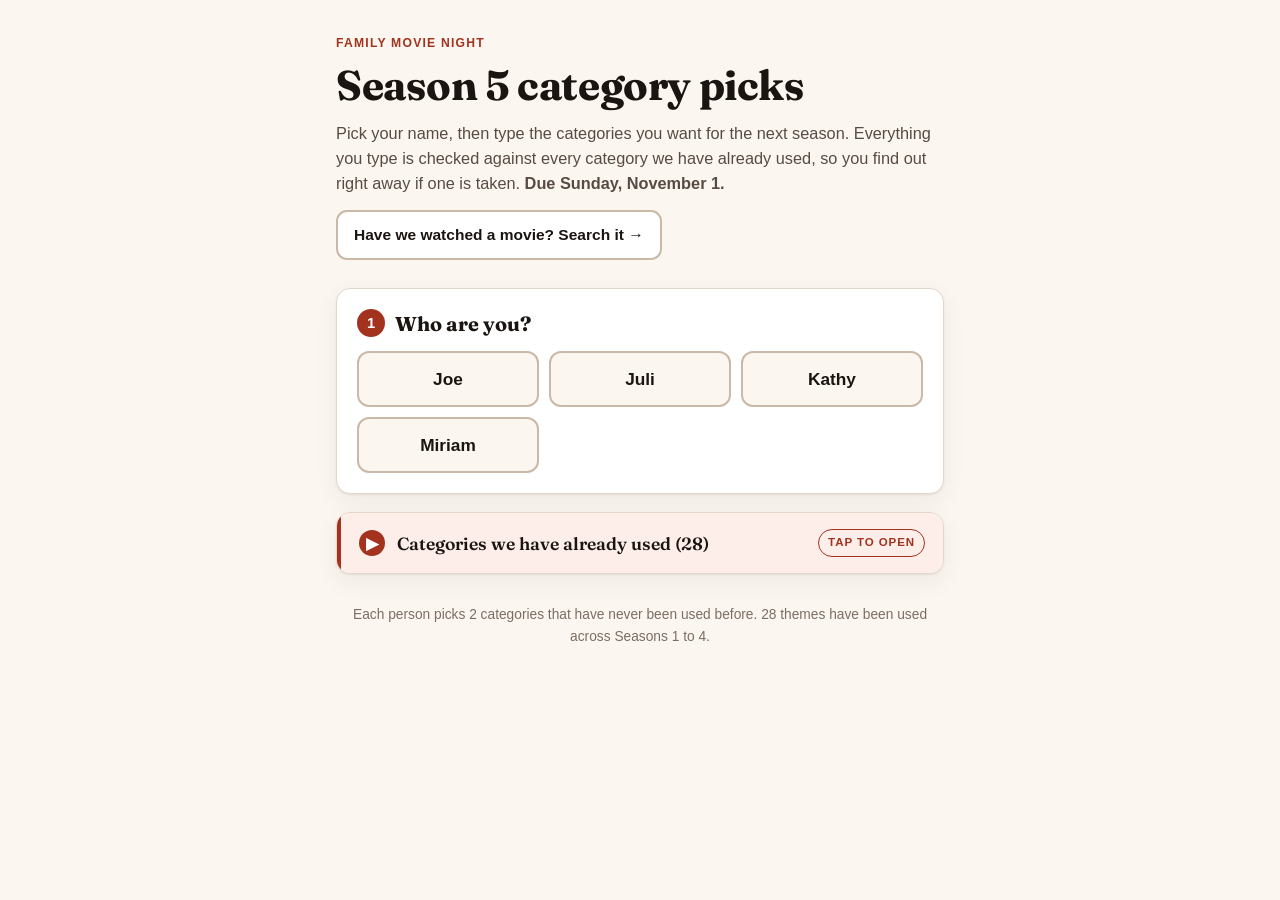
==== index.html @ 40eac0e8 "Birthday dates on the picks page, and refuse to answer when the film list is missing Birthday films " ====
<!doctype html>
<html lang="en">
<head>
<meta charset="utf-8">
<meta name="viewport" content="width=device-width,initial-scale=1,viewport-fit=cover">
<title>Family Movie Night</title>
<meta name="description" content="Submit your category picks for the next season of family movie night.">
<link rel="preconnect" href="https://fonts.googleapis.com">
<link rel="preconnect" href="https://fonts.gstatic.com" crossorigin>
<link rel="stylesheet" href="https://fonts.googleapis.com/css2?family=Fraunces:opsz,wght@9..144,600;9..144,700&display=swap">
<style>
/* ---- Palette. Every token gets its light value here first, then dark redefines it below, so no
   colour is ever defined in only one theme. ---- */
:root{
  color-scheme: light;
  --bg:#fbf7f0; --card:#ffffff; --ink:#1b1512; --ink-soft:#574b43; --ink-faint:#7b6d63;
  --line:#e2d7c9; --line-strong:#c9b9a6;
  --accent:#a3321e; --accent-ink:#ffffff; --accent-soft:#fdeee9;
  --ok:#1d6b45; --ok-soft:#e6f4ec;
  --warn:#8a5200; --warn-soft:#fdf1dc;
  --stop:#9d1c1c; --stop-soft:#fdeaea;
  --shadow:0 1px 2px rgba(27,21,18,.07), 0 8px 24px rgba(27,21,18,.06);
  --radius:14px;
}
@media (prefers-color-scheme: dark){
  :root:not([data-theme="light"]){
    color-scheme: dark;
    --bg:#15120f; --card:#211c18; --ink:#f7f1e8; --ink-soft:#ccbfb2; --ink-faint:#a2958a;
    --line:#352c25; --line-strong:#4d4036;
    --accent:#ff8f6b; --accent-ink:#2a0f06; --accent-soft:#38201a;
    --ok:#6ddc9f; --ok-soft:#14301f;
    --warn:#ffc266; --warn-soft:#33250c;
    --stop:#ff8f8f; --stop-soft:#3a1616;
    --shadow:0 1px 2px rgba(0,0,0,.5), 0 8px 24px rgba(0,0,0,.4);
  }
}
:root[data-theme="dark"]{
  color-scheme: dark;
  --bg:#15120f; --card:#211c18; --ink:#f7f1e8; --ink-soft:#ccbfb2; --ink-faint:#a2958a;
  --line:#352c25; --line-strong:#4d4036;
  --accent:#ff8f6b; --accent-ink:#2a0f06; --accent-soft:#38201a;
  --ok:#6ddc9f; --ok-soft:#14301f;
  --warn:#ffc266; --warn-soft:#33250c;
  --stop:#ff8f8f; --stop-soft:#3a1616;
  --shadow:0 1px 2px rgba(0,0,0,.5), 0 8px 24px rgba(0,0,0,.4);
}

*{box-sizing:border-box}
html{-webkit-text-size-adjust:100%}
body{
  margin:0; background:var(--bg); color:var(--ink);
  font:17px/1.55 -apple-system,BlinkMacSystemFont,"Segoe UI",Roboto,Helvetica,Arial,sans-serif;
  padding-block: 0 56px;
  padding-left:max(18px,env(safe-area-inset-left,0px));
  padding-right:max(18px,env(safe-area-inset-right,0px));
}
.wrap{max-width:38rem; margin:0 auto}

h1,h2,h3{font-family:Fraunces,Georgia,"Times New Roman",serif; font-weight:700; text-wrap:balance; margin:0}
h1{font-size:clamp(1.9rem,7vw,2.6rem); line-height:1.1; letter-spacing:-.01em}
h2{font-size:1.25rem; line-height:1.25}

header{padding-block:34px 10px}
.kicker{font-size:.76rem; font-weight:700; letter-spacing:.1em; text-transform:uppercase;
  color:var(--accent); margin-bottom:10px}
.lede{color:var(--ink-soft); margin:12px 0 0; font-size:1.02rem}

.card{background:var(--card); border:1px solid var(--line); border-radius:var(--radius);
  box-shadow:var(--shadow); padding:20px; margin-top:18px}
.card > h2{margin-bottom:4px}
.hint{color:var(--ink-faint); font-size:.9rem; margin:4px 0 0}

/* ---- step numbers ---- */
.step{display:flex; align-items:center; gap:10px; margin-bottom:14px}
.num{flex:none; width:28px; height:28px; border-radius:50%; background:var(--accent);
  color:var(--accent-ink); font-size:.92rem; font-weight:700;
  display:grid; place-items:center; font-variant-numeric:tabular-nums}

/* ---- who are you ---- */
.people{display:grid; grid-template-columns:repeat(auto-fit,minmax(8.5rem,1fr)); gap:10px}
.person{
  min-height:56px; padding:14px 12px; font-size:1.08rem; font-weight:600; font-family:inherit;
  background:var(--bg); color:var(--ink); border:2px solid var(--line-strong);
  border-radius:12px; cursor:pointer; transition:transform .08s ease;
}
.person:hover{border-color:var(--accent)}
.person:active{transform:scale(.98)}
.person[aria-pressed="true"]{background:var(--accent); color:var(--accent-ink);
  border-color:var(--accent)}

/* ---- inputs ---- */
label.fld{display:block; margin-top:16px}
label.fld > span{display:block; font-weight:600; font-size:.95rem; margin-bottom:6px}
label.fld > span .opt{font-weight:400; color:var(--ink-faint)}
input[type=text],textarea{
  width:100%; font:inherit; font-size:17px; /* 17px keeps iOS from zooming on focus */
  color:var(--ink); background:var(--bg);
  border:2px solid var(--line-strong); border-radius:11px; padding:13px 14px;
}
input[type=text]:focus,textarea:focus{outline:3px solid var(--accent-soft);
  outline-offset:1px; border-color:var(--accent)}
textarea{min-height:76px; resize:vertical}

/* ---- live feedback on a theme box ---- */
.flag{margin-top:8px; padding:11px 13px; border-radius:10px; font-size:.93rem; line-height:1.45;
  border:1px solid transparent}
.flag b{font-weight:700}
.flag.stop{background:var(--stop-soft); color:var(--stop); border-color:currentColor}
.flag.warn{background:var(--warn-soft); color:var(--warn); border-color:currentColor}
.flag.ok{background:var(--ok-soft); color:var(--ok); border-color:currentColor}

/* ---- submit ---- */
.actions{margin-top:22px; display:flex; flex-wrap:wrap; gap:12px; align-items:center}
button.go{
  flex:1 1 12rem; min-height:56px; padding:15px 22px;
  font:inherit; font-size:1.1rem; font-weight:700; font-family:Fraunces,Georgia,serif;
  background:var(--accent); color:var(--accent-ink); border:2px solid var(--accent);
  border-radius:12px; cursor:pointer;
}
button.go:disabled{opacity:.45; cursor:not-allowed}
button.go:active:not(:disabled){transform:scale(.99)}
button.ghost{background:transparent; color:var(--ink); border-color:var(--line-strong)}

.banner{padding:13px 15px; border-radius:11px; font-size:.95rem; margin-top:16px;
  border:1px solid currentColor}
.banner.stop{background:var(--stop-soft); color:var(--stop)}
.banner.ok{background:var(--ok-soft); color:var(--ok)}
.banner.warn{background:var(--warn-soft); color:var(--warn)}
.banner strong{font-weight:700}

/* ---- where everyone is up to ----
   Joe, 2026-10-22, on seeing "Joe: Test one, Test two, test three" run together on one line:
   "maybe have each one its own row there too? easier to read". So each category is its own row
   with its rank label beside it, never a comma-joined list. */
.who + .who{margin-top:14px; padding-top:14px; border-top:1px solid var(--line)}
.who-name{margin:0 0 6px; font-weight:700; font-family:Fraunces,Georgia,serif; font-size:1.05rem}
.who-none,.who-count{margin:0; color:var(--ink-faint); font-size:.92rem; font-style:italic}
.who-list{list-style:none; margin:0; padding:0; display:grid; gap:7px}
.who-list li{display:flex; align-items:baseline; gap:10px; flex-wrap:wrap}
.who-rank{
  flex:none; font-size:.68rem; font-weight:700; letter-spacing:.07em; text-transform:uppercase;
  color:var(--accent); background:var(--accent-soft); border:1px solid var(--accent);
  border-radius:999px; padding:3px 8px; white-space:nowrap;
}
.who-theme{flex:1 1 10rem; min-width:0; font-weight:600}

/* ---- used-categories reference ---- */
/* The reference list is a disclosure. Joe's note, 2026-10-22: at a glance nobody realised it
   opened. So it gets an accent band, a rotating chevron and a literal "Tap to open" cue, and the
   default browser marker is removed so the custom one is the only one. */
details{margin-top:18px; border:1px solid var(--line); border-radius:var(--radius);
  background:var(--card); box-shadow:var(--shadow); overflow:hidden}
summary{
  padding:16px 18px; cursor:pointer; font-weight:600; font-family:Fraunces,Georgia,serif;
  font-size:1.1rem; display:flex; align-items:center; gap:12px;
  background:var(--accent-soft); color:var(--ink);
  border-left:4px solid var(--accent);
  list-style:none; /* Firefox */
}
summary::-webkit-details-marker{display:none} /* Safari and old Chrome */
summary:hover{filter:brightness(.97)}
summary:focus-visible{outline:3px solid var(--accent); outline-offset:-3px}
.chev{
  flex:none; width:26px; height:26px; border-radius:50%;
  background:var(--accent); color:var(--accent-ink);
  display:grid; place-items:center; font-family:inherit; font-size:1rem; line-height:1;
  transition:transform .18s ease;
}
details[open] .chev{transform:rotate(90deg)}
.sum-text{flex:1 1 auto; min-width:0}
.sum-cue{
  flex:none; font-family:-apple-system,BlinkMacSystemFont,"Segoe UI",Roboto,sans-serif;
  font-size:.72rem; font-weight:700; letter-spacing:.08em; text-transform:uppercase;
  color:var(--accent); border:1px solid currentColor; border-radius:999px; padding:4px 9px;
}
@media (max-width:420px){ .sum-cue{display:none} } /* the chevron carries it on a small screen */
.used{padding:0 20px 18px}
/* A season with no categories at all still gets a line, so the list never looks like it is
   missing a season. Season 1 is the real case: it had none. */
.none{margin:0; padding:10px 0 2px; border-top:1px solid var(--line);
  color:var(--ink-soft); font-size:.93rem; font-style:italic}
.used h3{font-size:.78rem; letter-spacing:.09em; text-transform:uppercase; color:var(--accent);
  margin:16px 0 8px; font-family:inherit; font-weight:700}
.used ul{list-style:none; margin:0; padding:0}
.used li{display:flex; justify-content:space-between; gap:12px; padding:8px 0;
  border-top:1px solid var(--line); font-size:.95rem}
.used li span:last-child{color:var(--ink-faint); flex:none; font-size:.88rem}

a.other{
  display:inline-block; margin-top:14px; padding:11px 16px; min-height:44px;
  font-size:.97rem; font-weight:600; text-decoration:none;
  color:var(--ink); background:var(--card); border:2px solid var(--line-strong);
  border-radius:11px;
}
a.other:hover{border-color:var(--accent)}
footer{margin-top:30px; color:var(--ink-faint); font-size:.86rem; text-align:center}
.sr{position:absolute; width:1px; height:1px; overflow:hidden; clip:rect(0 0 0 0)}
@media (max-width:420px){ .card{padding:17px} }
</style>
</head>
<body>
<div class="wrap">

<header>
  <div class="kicker">Family Movie Night</div>
  <h1 id="h-title">Category picks</h1>
  <p class="lede" id="h-lede">
    Pick your name, then type the categories you want for the next season. Everything you type
    is checked against every category we have already used, so you find out right away if one
    is taken.
  </p>
  <a class="other" href="search.html">Have we watched a movie? Search it &#8594;</a>
</header>

<div id="datawarn" class="banner stop" hidden></div>
<div id="setup-note" class="banner warn" hidden></div>

<main>
  <section class="card">
    <div class="step"><div class="num">1</div><h2>Who are you?</h2></div>
    <div class="people" id="people" role="group" aria-label="Choose your name"></div>
  </section>

  <section class="card" id="form-card" hidden>
    <div class="step"><div class="num">2</div><h2 id="form-title">Your categories</h2></div>
    <p class="hint" id="form-hint"></p>
    <div id="fields"></div>

    <label class="fld">
      <span>Anything you want to add <span class="opt">(optional)</span></span>
      <textarea id="notes" maxlength="200" placeholder="A note for the rest of us about your picks"></textarea>
    </label>

    <div class="actions">
      <button class="go" id="submit" type="button">Submit my categories</button>
      <button class="go ghost" id="clear" type="button">Start over</button>
    </div>
    <div id="result" hidden></div>
  </section>

  <section class="card" id="already" hidden>
    <h2>Who has sent theirs in</h2>
    <div id="already-body"></div>
  </section>

  <details id="used-box">
    <summary>
      <span class="chev" aria-hidden="true">&#9654;</span>
      <span class="sum-text">Categories we have already used <span id="used-count"></span></span>
      <span class="sum-cue" id="sum-cue">Tap to open</span>
    </summary>
    <div class="used" id="used"></div>
  </details>
</main>

<footer>
  <p id="foot"></p>
</footer>
</div>

<script src="config.js"></script>
<script src="themes.js"></script>
<script>
(function(){
"use strict";

var CFG = window.FM_CONFIG || {};
var THEMES = window.FM_THEMES || [];
var PEOPLE = ["Joe","Juli","Kathy","Miriam"];
var SEASON = CFG.season || "Next season";
var NFIELDS = Math.max(1, CFG.themesPerPerson || 2);
var LS = "fm.themes.v1";

function $(id){ return document.getElementById(id); }
function el(tag, cls, text){
  var n = document.createElement(tag);
  if (cls) n.className = cls;
  if (text != null) n.textContent = text;
  return n;
}

/* ---------- matching ------------------------------------------------------------------
   Two levels, because "already used" has to be generous enough to catch a reworded repeat
   without being so loose it blocks a genuinely new idea.
     norm() folds accents, drops punctuation and collapses spaces. An exact norm match BLOCKS.
     bare() also drops the filler words that show up in half these titles ("films", "movie",
     "from", "my"), so "Movies With Tom Hanks" meets "Tom Hanks Movies". A bare match, or an
     edit distance of 1 or 2, WARNS but still lets it through, because only Joe can rule on it.
------------------------------------------------------------------------------------- */
var FILLER = /^(a|an|the|of|or|and|with|from|in|on|about|that|any|my|our|film|films|movie|movies|pick|picks|show|shows)$/;

function norm(s){
  return String(s || "")
    .normalize("NFD").replace(/[̀-ͯ]/g, "")
    .toLowerCase()
    .replace(/[^a-z0-9]+/g, " ")
    .trim();
}
function bare(s){
  return norm(s).split(" ").filter(function(w){ return w && !FILLER.test(w); }).sort().join(" ");
}
/* Numbers in a theme name are never typos for each other. "Movie from the 1960s" is one letter
   away from "Movie from the 1950s" but is a completely different theme, so the near-miss check
   below refuses to fire unless the digits match exactly. */
function digits(s){
  return (String(s).match(/[0-9]/g) || []).join("");
}
function dist(a, b){
  if (a === b) return 0;
  if (Math.abs(a.length - b.length) > 2) return 99;
  var prev = [], i, j;
  for (j = 0; j <= b.length; j++) prev[j] = j;
  for (i = 1; i <= a.length; i++){
    var cur = [i];
    for (j = 1; j <= b.length; j++){
      cur[j] = Math.min(prev[j] + 1, cur[j-1] + 1,
                        prev[j-1] + (a.charAt(i-1) === b.charAt(j-1) ? 0 : 1));
    }
    prev = cur;
  }
  return prev[b.length];
}

/* 🛑 "No repeat categories, ever" is enforced ONLY by this page checking the list in
   themes.js. The server checks the current season but knows nothing of past ones. So if that
   file did not load, the hard rule is simply not being applied, and submitting would be worse
   than waiting. The floor is a sanity check: there were 28 on 2026-10-22 and the list only grows.
   A silently empty list is exactly how a repeat would slip through. */
var DATA_OK = THEMES.length >= 20;
if (!DATA_OK){
  var dw = $("datawarn");
  dw.hidden = false;
  dw.innerHTML = "<strong>The list of categories we have already used did not load, so this page "
    + "cannot check whether your idea is a repeat.</strong> Please reload. Submitting now could "
    + "duplicate a category from an earlier season, which is the one thing we never do.";
}

var INDEX = THEMES.map(function(t){
  return { t: t, n: norm(t.t), b: bare(t.t) };
});

function check(value){
  var v = norm(value);
  if (!v) return null;
  var vb = bare(value), i, row;
  for (i = 0; i < INDEX.length; i++){
    if (INDEX[i].n === v) return { level: "stop", hit: INDEX[i].t, why: "the same category" };
  }
  for (i = 0; i < INDEX.length; i++){
    row = INDEX[i];
    if (vb && row.b === vb) return { level: "warn", hit: row.t, why: "the same words" };
  }
  for (i = 0; i < INDEX.length; i++){
    row = INDEX[i];
    if (v.length >= 5 && digits(v) === digits(row.n) && dist(v, row.n) <= 2){
      return { level: "warn", hit: row.t, why: "almost exactly this" };
    }
  }
  return { level: "ok" };
}

/* ---------- state ---------- */
var state = { person: "", themes: [], notes: "" };
try {
  var saved = JSON.parse(localStorage.getItem(LS) || "{}");
  if (saved && typeof saved === "object"){
    if (PEOPLE.indexOf(saved.person) > -1) state.person = saved.person;
    if (Array.isArray(saved.themes)) state.themes = saved.themes.slice(0, NFIELDS + 1);
    if (typeof saved.notes === "string") state.notes = saved.notes;
  }
} catch (e) { /* private window or blocked storage. The page works without it. */ }

function save(){
  try { localStorage.setItem(LS, JSON.stringify(state)); } catch (e) {}
}

/* ---------- header and footer ---------- */
$("h-title").textContent = SEASON + " category picks";
if (CFG.due){
  var d = new Date(CFG.due + "T12:00:00");
  if (!isNaN(d)){
    var due = d.toLocaleDateString(undefined, { weekday:"long", month:"long", day:"numeric" });
    $("h-lede").appendChild(el("strong", null, " Due " + due + "."));
  }
}
$("foot").textContent = "Each person picks " + NFIELDS + " categories that have never been used before. "
  + THEMES.length + " themes have been used across Seasons 1 to 4.";

if (!CFG.endpoint){
  var note = $("setup-note");
  note.hidden = false;
  note.innerHTML = "<strong>Saving is not switched on yet.</strong> You can fill this in and check "
    + "your categories against the old ones right now, but the Submit button cannot send them "
    + "anywhere until Joe finishes the setup. Nothing you type here has been saved.";
}

/* ---------- step 1: who ---------- */
PEOPLE.forEach(function(name){
  var b = el("button", "person", name);
  b.type = "button";
  b.setAttribute("aria-pressed", String(state.person === name));
  b.addEventListener("click", function(){
    state.person = (state.person === name) ? "" : name;
    save();
    render();
  });
  $("people").appendChild(b);
});

/* ---------- step 2: the category fields ---------- */
/* Which fields the server has said are already claimed by someone else this season. Indexed the
   same way as state.themes, and cleared whenever a field changes, since the old answer no longer
   applies to new text. */
var taken = [];

function buildFields(){
  taken = [];
  var box = $("fields");
  box.textContent = "";
  for (var i = 0; i < NFIELDS + 1; i++){
    (function(i){
      var isBackup = (i === NFIELDS);
      var lab = el("label", "fld");
      var span = el("span");
      span.appendChild(document.createTextNode(isBackup ? "Backup idea " : "Category " + (i + 1) + " "));
      var opt = el("span", "opt", isBackup ? "(optional, in case one is taken)" : "");
      span.appendChild(opt);
      lab.appendChild(span);

      var inp = document.createElement("input");
      inp.type = "text";
      inp.maxLength = 120;
      inp.autocomplete = "off";
      inp.value = state.themes[i] || "";
      inp.placeholder = isBackup ? "Only if you have one" : "For example: Films set in one room";
      lab.appendChild(inp);

      var flag = el("div", "flag");
      flag.hidden = true;
      lab.appendChild(flag);

      /* Asks the server whether someone else has already claimed this exact category this season.
         Debounced, and it fails silently: if the network is unavailable the field just stays as it
         was and the server still refuses the clash at Submit. First to submit keeps it, which is
         Joe's own rule from 2026-10-22. */
      var timer = null;
      function askTaken(value){
        if (!CFG.endpoint || !state.person) return;
        var v = value;
        clearTimeout(timer);
        timer = setTimeout(function(){
          fetch(CFG.endpoint + "?action=taken&season=" + encodeURIComponent(SEASON)
                + "&person=" + encodeURIComponent(state.person)
                + "&theme=" + encodeURIComponent(v))
            .then(function(r){ return r.json(); })
            .then(function(d){
              if (!d || !d.ok || inp.value !== v) return;   // stale answer, they kept typing
              taken[i] = !!d.taken;
              flag.hidden = false;
              if (d.taken){
                flag.className = "flag stop";
                flag.textContent = "";
                flag.appendChild(el("b", null, "Already claimed. "));
                flag.appendChild(document.createTextNode(
                  "Someone else submitted this one for this season before you. Whoever submits "
                  + "first keeps it, so please choose another."));
              } else {
                flag.className = "flag ok";
                flag.textContent = "New to the family, and nobody else has claimed it. Good to go.";
              }
              refreshSubmit();
            })
            .catch(function(){ /* offline is not a verdict; Submit will still be checked */ });
        }, 450);
      }

      function update(){
        state.themes[i] = inp.value;
        taken[i] = false;
        save();
        var r = check(inp.value);
        if (!r){ flag.hidden = true; inp.setCustomValidity(""); refreshSubmit(); return; }
        flag.hidden = false;
        flag.className = "flag " + r.level;
        if (r.level === "ok"){
          flag.textContent = "Not used in a past season. Checking with the others...";
          askTaken(inp.value);
        } else {
          flag.textContent = "";
          flag.appendChild(el("b", null, r.level === "stop" ? "Already used. " : "Very close. "));
          flag.appendChild(document.createTextNode(
            (r.level === "stop" ? "This is " : "This is ") + r.why + " as "));
          flag.appendChild(el("b", null, "“" + r.hit.t + "”"));
          flag.appendChild(document.createTextNode(
            ", which " + r.hit.by + " picked in Season " + r.hit.s + "."
            + (r.level === "stop" ? " Please change it." : " Send it anyway if you think it is different.")));
        }
        refreshSubmit();
      }
      inp.addEventListener("input", update);
      if (inp.value) update();
      box.appendChild(lab);
    })(i);
  }
}

function filled(){
  var out = [];
  for (var i = 0; i < NFIELDS + 1; i++){
    var v = (state.themes[i] || "").trim();
    if (v) out.push({ rank: i + 1, theme: v, backup: i === NFIELDS });
  }
  return out;
}

/* Two reasons a category is blocked: the family used it in a past season (checked here, instantly,
   against the baked list), or someone else has already claimed it this season (checked by the
   server, so the answer arrives a moment later). Either one stops Submit. */
function blocked(){
  for (var i = 0; i < NFIELDS + 1; i++){
    if (taken[i] && (state.themes[i] || "").trim()) return true;
  }
  return filled().some(function(f){
    var r = check(f.theme);
    return r && r.level === "stop";
  });
}

function refreshSubmit(){
  var items = filled();
  var need = items.filter(function(f){ return !f.backup; }).length;
  var btn = $("submit");
  btn.disabled = !state.person || need < NFIELDS || blocked() || !CFG.endpoint || !DATA_OK;
  if (!DATA_OK) btn.textContent = "Reload the page first";
  else if (!CFG.endpoint) btn.textContent = "Saving not switched on yet";
  else if (blocked()) btn.textContent = "Change the used category first";
  else if (need < NFIELDS) btn.textContent = "Fill in " + NFIELDS + " categories";
  else btn.textContent = "Submit my categories";
}

/* ---------- submit ---------- */
$("submit").addEventListener("click", function(){
  var items = filled();
  if (!items.length || !state.person || !CFG.endpoint) return;
  var btn = $("submit");
  btn.disabled = true;
  btn.textContent = "Sending...";
  show("", null);

  var payload = {
    kind: "themes",
    person: state.person,
    season: SEASON,
    /* `kind` is its own field, never folded into `notes`. Joe caught this on 2026-10-22: the
       backup row used to store the word "backup" in notes and threw away what he had typed. The
       note now goes on every row and the main/backup distinction travels separately. */
    items: items.map(function(f){
      return {
        rank: f.rank,
        kind: f.backup ? "backup" : "main",
        theme: f.theme,
        notes: $("notes").value || ""
      };
    })
  };

  // text/plain keeps this a "simple" cross-origin request, so the browser sends no preflight.
  // Apps Script cannot answer a preflight OPTIONS, so this detail is what makes it work at all.
  fetch(CFG.endpoint, {
    method: "POST",
    headers: { "Content-Type": "text/plain;charset=utf-8" },
    body: JSON.stringify(payload),
    redirect: "follow"
  })
  .then(function(r){ return r.json(); })
  .then(function(data){
    /* A refusal the server made on purpose (a clash, a bad name) is not a breakage. Show its own
       words as a warning and leave what was typed alone so it can be edited. Only a genuine
       network or parsing failure falls through to .catch below. */
    if (!data || !data.ok){
      show("warn", (data && data.error) || "The server would not accept that. Nothing was saved.");
      loadAlready();
      return;
    }
    show("ok", "Saved. " + data.saved + " " + (data.saved === 1 ? "category" : "categories")
      + " recorded for " + data.person + ". You can close this page.");
    state.themes = [];
    save();
    buildFields();
    loadAlready();
  })
  .catch(function(){
    show("stop", "That did not send, so nothing was saved. Please check your signal and try "
      + "again. If it keeps failing, text Joe your categories.");
  })
  .then(function(){ refreshSubmit(); });
});

function show(level, msg){
  var box = $("result");
  if (!msg){ box.hidden = true; box.textContent = ""; return; }
  box.hidden = false;
  box.className = "banner " + level;
  box.textContent = msg;
}

$("clear").addEventListener("click", function(){
  state.themes = [];
  $("notes").value = "";
  state.notes = "";
  save();
  buildFields();
  show("", null);
  refreshSubmit();
});

/* ---------- who has already submitted ---------- */
/* Shows WHO has submitted, and only once all four are in, WHAT they chose.
   Joe asked for the hiding on 2026-10-22 so the first person to submit is not at a disadvantage
   and nobody is swayed by what is already on the board. The server enforces it: until everyone is
   in it returns counts only and an empty rows array, so there is nothing to peek at even for
   someone who opens the endpoint directly. Joe sees everything in the spreadsheet regardless. */
/* Labels a row by its rank. Joe, 2026-10-22: "maybe put category 1 and category 2 somewhere too."
   Rank is not decoration: in Season 4 everyone's FIRST category ran in the first half of the
   season and their SECOND in the second half, so which is which genuinely matters. */
function rankLabel(r){
  if (String(r.kind) === "backup") return "Backup";
  var n = parseInt(r.rank, 10);
  return (n >= 1 && n <= NFIELDS) ? "Category " + n : "Category";
}

function loadAlready(){
  if (!CFG.endpoint) return;
  var url = CFG.endpoint + "?action=themes&season=" + encodeURIComponent(SEASON)
          + (state.person ? "&person=" + encodeURIComponent(state.person) : "");
  fetch(url)
    .then(function(r){ return r.json(); })
    .then(function(data){
      if (!data || !data.ok) return;
      var counts = data.counts || {};
      var byPerson = {};
      (data.rows || []).forEach(function(r){
        (byPerson[r.person] = byPerson[r.person] || []).push(r);
      });
      Object.keys(byPerson).forEach(function(p){
        byPerson[p].sort(function(a, b){
          // Backups last, otherwise by rank, so Category 1 always reads above Category 2.
          var ab = String(a.kind) === "backup", bb = String(b.kind) === "backup";
          if (ab !== bb) return ab ? 1 : -1;
          return (parseInt(a.rank, 10) || 0) - (parseInt(b.rank, 10) || 0);
        });
      });

      var body = $("already-body");
      body.textContent = "";
      var any = false;

      PEOPLE.forEach(function(p){
        var n = counts[p] || 0;
        if (n) any = true;
        var block = el("div", "who");
        var head = el("p", "who-name", p + (p === state.person ? " (you)" : ""));
        block.appendChild(head);

        if (!n){
          block.appendChild(el("p", "who-none", "Nothing yet"));
        } else if (byPerson[p]){
          /* ONE PER ROW. Joe, 2026-10-22, on seeing "Joe: Test one, Test two, test three":
             "maybe have each one its own row there too? easier to read". It is also his standing
             rule everywhere else, so the display follows it too. */
          var ul = el("ul", "who-list");
          byPerson[p].forEach(function(r){
            var li = el("li");
            li.appendChild(el("span", "who-rank", rankLabel(r)));
            li.appendChild(el("span", "who-theme", r.theme));
            ul.appendChild(li);
          });
          block.appendChild(ul);
        } else {
          block.appendChild(el("p", "who-count",
            n + (n === 1 ? " category in" : " categories in") + ", hidden for now"));
        }
        body.appendChild(block);
      });

      var note = el("p", "hint");
      note.textContent = data.revealed
        ? "Everyone is in, so all the categories are now showing."
        : "You can see your own, but everyone else's stays hidden until all four of you have "
          + "submitted, so nobody is influenced by what is already there. If you happen to pick "
          + "one someone else already sent, you will be told when you submit, without being told "
          + "whose it was.";
      body.appendChild(note);

      $("already").hidden = !any;
      $("already").querySelector("h2").textContent =
        data.revealed ? "Everyone's categories" : "Where everyone is up to";
    })
    .catch(function(){ /* read-back is a nicety; never let it break the form */ });
}

/* ---------- the used-theme reference list ---------- */
(function(){
  $("used-count").textContent = "(" + THEMES.length + ")";
  var box = $("used"), bySeason = {};
  THEMES.forEach(function(t){ (bySeason[t.s] = bySeason[t.s] || []).push(t); });

  /* Walk every season from 1 to the highest, not just the ones that have themes. A season with
     none still gets a heading and a line saying so, otherwise the list silently starts at Season 2
     and reads as though a season went missing. Season 1 genuinely had no categories. */
  var highest = THEMES.reduce(function(m, t){ return Math.max(m, t.s); }, 1);
  var NOTES = { 1: "No categories this season. Every pick was a free choice." };

  for (var s = 1; s <= highest; s++){
    box.appendChild(el("h3", null, "Season " + s));
    var list = bySeason[s];
    if (!list || !list.length){
      box.appendChild(el("p", "none", NOTES[s] || "No categories this season."));
      continue;
    }
    var ul = el("ul");
    list.forEach(function(t){
      var li = el("li");
      li.appendChild(el("span", null, t.t));
      li.appendChild(el("span", null, t.by));
      ul.appendChild(li);
    });
    box.appendChild(ul);
  }

  /* The cue reads "Tap to open" when shut and "Tap to close" when open, so the control explains
     itself in both states rather than only on the way in. */
  var det = $("used-box"), cue = $("sum-cue");
  det.addEventListener("toggle", function(){
    cue.textContent = det.open ? "Tap to close" : "Tap to open";
  });
})();

/* ---------- render ---------- */
function render(){
  Array.prototype.forEach.call($("people").children, function(b){
    b.setAttribute("aria-pressed", String(b.textContent === state.person));
  });
  var on = !!state.person;
  $("form-card").hidden = !on;
  if (on){
    $("form-title").textContent = state.person + ", your " + NFIELDS + " categories";
    $("form-hint").textContent = "Categories nobody has ever picked before. "
      + "Type and it checks itself as you go.";
  }
  refreshSubmit();
}

buildFields();
if (state.notes) $("notes").value = state.notes;
$("notes").addEventListener("input", function(){ state.notes = this.value; save(); });
render();
loadAlready();
})();
</script>
</body>
</html>
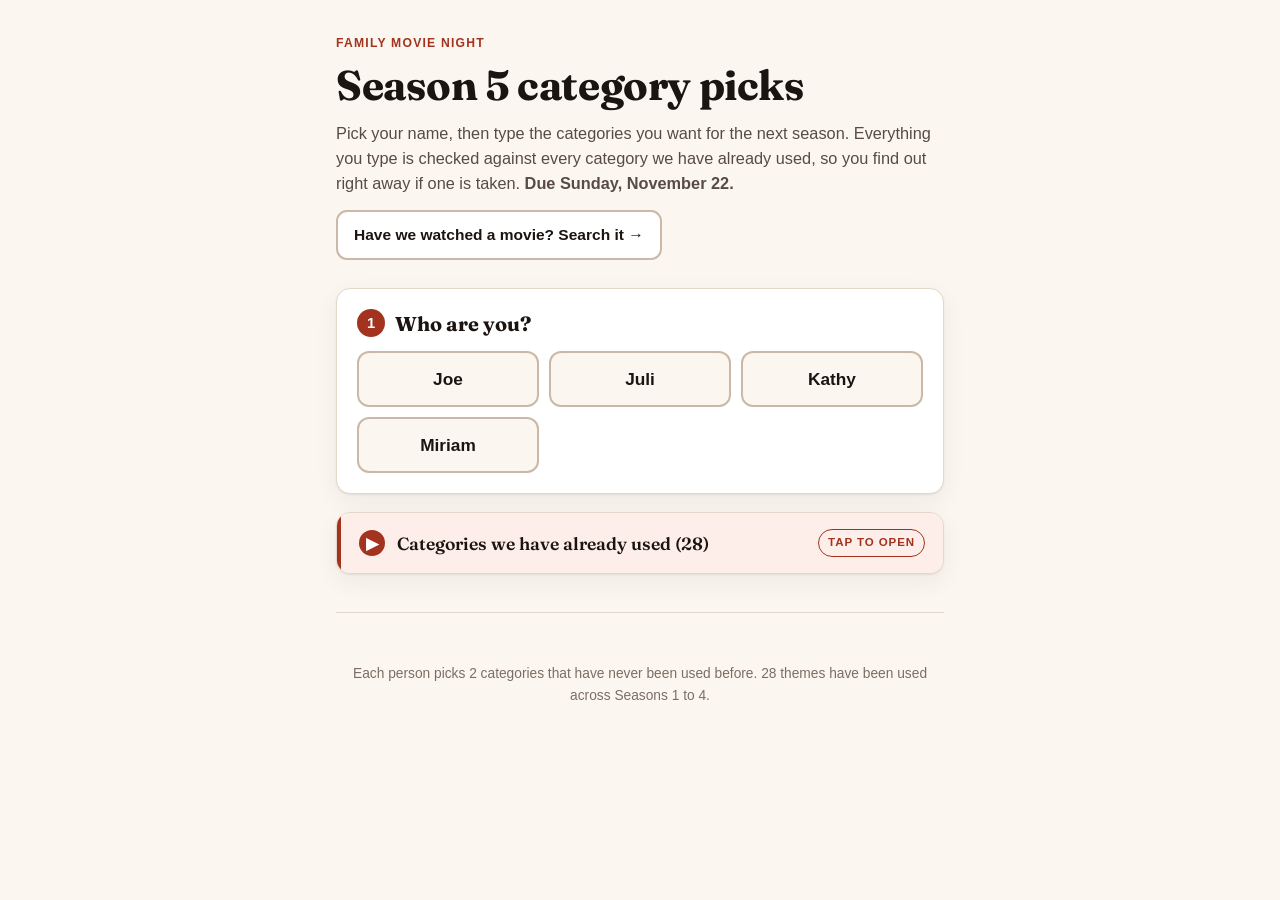
==== commit 360efc69: "Publish site: index.html, lib.js, picks.html, schedule.html, search.html, season-awards.html, season" ====
--- a/index.html
+++ b/index.html
@@ -8,6 +8,7 @@
 <link rel="preconnect" href="https://fonts.googleapis.com">
 <link rel="preconnect" href="https://fonts.gstatic.com" crossorigin>
 <link rel="stylesheet" href="https://fonts.googleapis.com/css2?family=Fraunces:opsz,wght@9..144,600;9..144,700&display=swap">
+<link rel="stylesheet" href="theme.css">
 <style>
 /* ---- Palette. Every token gets its light value here first, then dark redefines it below, so no
    colour is ever defined in only one theme. ---- */
@@ -252,6 +253,8 @@
     <div class="used" id="used"></div>
   </details>
 </main>
+
+<div class="fm-hub" id="hub"></div>
 
 <footer>
   <p id="foot"></p>
@@ -758,5 +761,10 @@
 loadAlready();
 })();
 </script>
+<script>
+/* The site's own navigation. The one copy of the destination list lives in lib.js,
+   so a page can never go missing from one menu while appearing in another. */
+FM.hub("hub", "index.html");
+</script>
 </body>
 </html>
--- a/theme.css
+++ b/theme.css
@@ -0,0 +1,272 @@
+/* ============================================================================================
+   THE FAMILY COLOUR PALETTE - THE ONE COPY.
+   Loaded by index.html, search.html and picks.html. Each page keeps its own layout CSS; only
+   the colours and the rating components live here.
+
+   🛑 DO NOT PASTE THESE HEX VALUES INTO A PAGE. scripts/check_palette.py fails if any page
+      hardcodes one, for the same reason site/lib.js holds the only copy of the title matcher:
+      two copies drift, and a drifted palette means Kathy is one colour on the schedule and a
+      different colour on the ratings list.
+
+   WHY THESE COLOURS, decided with Joe on 2026-10-22
+   -------------------------------------------------
+   He first saw one shared purple for the group average and all four scores, and rejected it:
+   *"not sure if i want the average and all of our scores the same exact color. it all blurs
+   together kind of. maybe give us each our own color throughout, as well as the same color
+   throughout for our group averages"*. He was right, and the reason is that the whole job of
+   the four chips is to show that the four of them DIFFER.
+
+   He then chose WAY C of three executions: the NAME is coloured, with no chip fill and no dot.
+   🛑 Do not add a background tint to a person chip (that is Way A) or a coloured dot (Way B).
+      He saw both and picked neither.
+
+   🛑 THE THREE OUTSIDE SOURCES ARE DELIBERATELY NEUTRAL, NOT BRAND-COLOURED.
+   An earlier draft gave IMDb gold, Rotten Tomatoes red and Letterboxd green. Together with the
+   site's terracotta accent that is nine hues on one card, and scripts/check_palette.py proved
+   it does not work. It found three collisions that would each have been a real misread:
+     * Miriam's amber sat 22 degrees from the site accent, so her name read as a tappable link.
+     * Miriam's amber was the SAME hue as IMDb's gold, sitting directly above it.
+     * Kathy's teal sat 5 degrees from Letterboxd's green, likewise on the same card.
+   Joe asked for a colour per person, so the people own the hues. The sources never needed one:
+   they are always labelled IMDb, RT critics and Letterboxd in bold, which no person chip is.
+
+   VERIFIED, not eyeballed. scripts/check_palette.py proves, before any of this ships:
+     * every colour clears 4.5:1 as text on the card AND the page background, in BOTH themes
+     * all six people-pairs sit at least 25 degrees apart in hue
+     * the group purple is at least 25 degrees from all four people, so it is never a 5th person
+     * nothing collides with the site's existing terracotta accent
+   ============================================================================================ */
+
+:root{
+  --fm-joe:#14508a;      /* blue    */
+  --fm-juli:#8d2473;     /* magenta - moved off red to clear the terracotta accent */
+  --fm-kathy:#0f6350;    /* teal    */
+  --fm-miriam:#6e5006;   /* gold    - pushed yellow to clear the accent as well */
+  --fm-grp:#5b2fb8;      /* purple  - the GROUP AVERAGE, not a person */
+  --fm-src:#574b43;      /* one neutral ink for IMDb, RT critics and Letterboxd */
+}
+@media (prefers-color-scheme: dark){
+  :root:not([data-theme="light"]){
+    --fm-joe:#8cc3f5;
+    --fm-juli:#f09ad8;
+    --fm-kathy:#58d7b5;
+    --fm-miriam:#e8c468;
+    --fm-grp:#c3abf7;
+    --fm-src:#ccbfb2;
+  }
+}
+:root[data-theme="dark"]{
+  --fm-joe:#8cc3f5;
+  --fm-juli:#f09ad8;
+  --fm-kathy:#58d7b5;
+  --fm-miriam:#e8c468;
+  --fm-grp:#c3abf7;
+  --fm-src:#ccbfb2;
+}
+
+/* ---- WAY C: the name carries the colour. No fill, no dot. ---------------------------------- */
+.fm-p-Joe{color:var(--fm-joe)}
+.fm-p-Juli{color:var(--fm-juli)}
+.fm-p-Kathy{color:var(--fm-kathy)}
+.fm-p-Miriam{color:var(--fm-miriam)}
+
+/* ---- the group average -------------------------------------------------------------------- */
+/* 🛑 NO "/5" ON THE BIG NUMBER. Joe, 2026-10-22: "dont keep the /5 in the large numbers for our
+   average." The scale is carried by the label line and by the sources beside it. */
+.fm-avg{display:flex; align-items:baseline; gap:9px; flex-wrap:wrap}
+.fm-avg-num{
+  font-size:30px; font-weight:800; line-height:1; letter-spacing:-.025em;
+  color:var(--fm-grp); font-variant-numeric:tabular-nums;
+}
+.fm-avg-lbl{
+  margin:0; font-size:11.5px; font-weight:700; letter-spacing:.08em; text-transform:uppercase;
+  color:var(--fm-grp);
+}
+.fm-avg-note{margin:0; font-size:12px; color:var(--ink-soft)}
+
+/* ---- the rating chips -------------------------------------------------------------------- */
+.fm-chips{display:flex; flex-wrap:wrap; gap:6px; margin:9px 0 0}
+.fm-chip{
+  display:flex; gap:6px; align-items:baseline; white-space:nowrap;
+  border:1px solid var(--line); border-radius:999px; padding:4px 11px;
+  font-size:13px; background:var(--bg);
+}
+.fm-chip > b{font-size:15px; font-weight:700; font-variant-numeric:tabular-nums; color:var(--ink)}
+.fm-chip > span{font-weight:700}
+/* Someone who did not rate a film keeps their name but loses the colour, because the colour
+   means "a rating from this person". Kathy on [REC] is the real case. */
+.fm-chip.fm-norating > span{color:var(--ink-faint); font-weight:400}
+.fm-chip.fm-norating > b{color:var(--ink-faint); font-weight:400; font-size:12px}
+
+/* The outside sources: one neutral ink, their own name doing the identifying. */
+.fm-chip.fm-source{border-color:var(--line-strong)}
+.fm-chip.fm-source > span{
+  color:var(--fm-src); font-size:11.5px; letter-spacing:.03em; text-transform:uppercase;
+}
+.fm-chip.fm-source > i{
+  font-style:normal; font-size:11px; color:var(--ink-faint); font-variant-numeric:tabular-nums;
+}
+.fm-chip.fm-missing > b{color:var(--ink-faint); font-weight:400; font-size:12px}
+
+/* ---- "how we rate": each person's average across everything ------------------------------- */
+/* Way C again: the row carries the person's colour class, and the name AND the big number both
+   inherit it. The muted supporting text sets its own colour so it stays readable either way. */
+.fm-stat{
+  display:flex; flex-wrap:wrap; align-items:baseline; gap:9px;
+  padding:12px 0; border-top:1px solid var(--line);
+}
+.fm-stat:first-child{border-top:0; padding-top:4px}
+.fm-stat-who{font-weight:700; font-size:15.5px; color:inherit; min-width:58px}
+.fm-stat-avg{
+  font-size:23px; font-weight:800; line-height:1; letter-spacing:-.02em;
+  color:inherit; font-variant-numeric:tabular-nums;
+}
+.fm-stat-delta{font-size:12.5px; font-weight:700; color:var(--ink-soft);
+  font-variant-numeric:tabular-nums}
+.fm-stat-note{flex-basis:100%; font-size:12.5px; color:var(--ink-faint); margin:0}
+.fm-stat-src{margin-top:20px; padding-top:16px; border-top:2px solid var(--line-strong)}
+.fm-stat-head{
+  margin:0 0 6px; font-size:11.5px; font-weight:700; letter-spacing:.08em;
+  text-transform:uppercase; color:var(--ink-faint);
+}
+
+/* ---- list rows: the schedule and the picks list ------------------------------------------- */
+/* This is where the colours actually earn their keep, because the name is not always on screen
+   and you are scanning for whose week is next. */
+.fm-row{
+  display:grid; grid-template-columns:auto 1fr auto; gap:10px; align-items:center;
+  background:var(--card); border:1px solid var(--line); border-left:5px solid var(--line);
+  border-radius:9px; padding:9px 12px; font-size:14px;
+}
+.fm-row.fm-o-Joe{border-left-color:var(--fm-joe)}
+.fm-row.fm-o-Juli{border-left-color:var(--fm-juli)}
+.fm-row.fm-o-Kathy{border-left-color:var(--fm-kathy)}
+.fm-row.fm-o-Miriam{border-left-color:var(--fm-miriam)}
+.fm-row .fm-slot{
+  font-size:12px; font-weight:700; color:var(--ink-faint);
+  font-variant-numeric:tabular-nums; min-width:30px;
+}
+.fm-row .fm-ttl{min-width:0; overflow:hidden; text-overflow:ellipsis; white-space:nowrap}
+.fm-row .fm-kind{
+  font-size:11.5px; font-weight:700; letter-spacing:.04em; text-transform:uppercase;
+  color:var(--ink-faint);
+}
+
+/* ---- the 1001 Movies label -------------------------------------------------------------------
+   Added 2026-11-11, when the sibling project finished the IMDb review and the library-catalogue
+   check on the editions.
+
+   🛑 DELIBERATELY NEUTRAL, reusing --fm-src, the same ink as IMDb, RT and Letterboxd. The 1001
+      list is an OUTSIDE SOURCE like those three, not a fifth person. Giving it its own hue would
+      put a tenth colour on a card that check_palette.py already proved cannot take nine, and the
+      three collisions it caught are recorded at the top of this file. Do not brand this gold.
+   The label is always the words "On the 1001 Movies list", in bold, so it never needs a colour
+   to be understood.
+--------------------------------------------------------------------------------------------- */
+.k1001{
+  margin:7px 0 0; font-size:12.5px; line-height:1.4; color:var(--ink-soft);
+  padding-left:9px; border-left:3px solid var(--line-strong);
+}
+.k1001 strong{color:var(--ink); font-weight:700}
+/* In a reprint or a national edition only, so outside the default scope. Quieter, but still
+   above the 4.5:1 floor, because "only in a foreign edition" is a real answer and not a nothing. */
+.k1001.k-held{color:var(--ink-faint)}
+.k1001.k-held strong{color:var(--ink-soft)}
+/* A different film of the same name IS on the list. This is the Sunshine case: saying nothing
+   would read as "not on the list" and claiming a match would be wrong, so it says both. */
+.k1001.k-near{border-left-style:dotted}
+.k1001.k-near strong{color:var(--ink-soft)}
+/* The progress line under the browse filters. Reads as a fact, not a banner: Joe asked for the
+   list "as we try to finish it", so the number is the point. Empty when the list did not load. */
+.k1001-prog{font-weight:700; color:var(--ink-soft)}
+.k1001-prog:empty{display:none}
+
+
+/* ---------------------------------------------------------------- quiet disclosures
+   Colours come from the existing tokens only. No hex values live here. */
+.fm-quiet{margin:20px 0 0; border-top:1px solid var(--line); padding-top:10px}
+.fm-quiet > summary{
+  cursor:pointer; list-style:none; padding:7px 0; min-height:30px;
+  font-size:13px; color:var(--ink-soft);
+}
+.fm-quiet > summary::-webkit-details-marker{display:none}
+.fm-quiet > summary::before{content:"+"; font-weight:700; margin-right:7px}
+.fm-quiet[open] > summary::before{content:"\2013"}
+.fm-quiet > summary:hover,.fm-quiet > summary:focus-visible{color:var(--ink)}
+.fm-scale{margin:6px 0 0; padding:0; list-style:none; font-size:13px}
+.fm-scale li{display:flex; gap:10px; align-items:baseline; padding:4px 0;
+             border-bottom:1px solid var(--line)}
+.fm-scale li:last-child{border-bottom:0}
+.fm-scale b{min-width:2.4em; text-align:right; color:var(--ink);
+            font-variant-numeric:tabular-nums}
+.fm-scale i{font-style:normal; font-weight:700; color:var(--ink); min-width:8.5em}
+.fm-scale span{color:var(--ink-soft)}
+.fm-not-together{margin:6px 0 0; padding:0 0 0 18px; font-size:14px; color:var(--ink);
+         columns:2; column-gap:24px}
+.fm-not-together li{margin:0 0 5px; break-inside:avoid}
+@media (max-width:520px){ .fm-not-together{columns:1} }
+
+
+/* ============================================================================================
+   THE HUB: the site's own navigation, on every page.
+   Markup is built by FM.hub() in lib.js, which holds the one copy of the destination list.
+
+   Added 2026-11-15, the night before the family were sent the link, because index.html had a
+   single link on it and the other six pages were undiscoverable from the page they land on.
+
+   🛑 EVERY COLOUR IS AN EXISTING TOKEN. No hex values, so the hub follows the palette into dark
+      mode automatically and check_palette.py stays true. Contrast is carried by --ink and
+      --ink-soft, both already proven against --card and --bg in both themes.
+   ============================================================================================ */
+.fm-hub{margin:38px 0 0; padding-top:20px; border-top:1px solid var(--line)}
+
+.fm-hub-head{
+  margin:0 0 13px; font-size:11.5px; font-weight:700; letter-spacing:.11em;
+  text-transform:uppercase; color:var(--ink-faint);
+}
+
+.fm-hub-grid{
+  display:grid; gap:11px;
+  grid-template-columns:repeat(auto-fit, minmax(212px, 1fr));
+}
+
+/* A whole card is the target, not just the words: a link you can hit with a thumb. */
+.fm-hub-card{
+  display:flex; flex-direction:column; gap:4px; min-width:0;
+  padding:14px 15px 15px;
+  background:var(--card); border:1px solid var(--line); border-radius:var(--radius);
+  text-decoration:none; color:inherit; position:relative;
+  transition:border-color .16s ease, transform .16s ease, box-shadow .16s ease;
+}
+.fm-hub-card:hover,
+.fm-hub-card:focus-visible{
+  border-color:var(--accent); transform:translateY(-2px); box-shadow:var(--shadow);
+}
+.fm-hub-card:focus-visible{outline:2px solid var(--accent); outline-offset:2px}
+
+.fm-hub-t{
+  font-family:Fraunces,Georgia,serif; font-weight:700; font-size:1.02rem; line-height:1.2;
+  color:var(--ink); padding-right:18px;
+}
+.fm-hub-d{font-size:.8rem; line-height:1.45; color:var(--ink-soft)}
+
+/* The arrow sits in the corner and leans out on hover. Decorative only: the card is already a
+   link and the title already says where it goes, so a screen reader is told to skip it. */
+.fm-hub-card::after{
+  content:"\2192"; position:absolute; top:13px; right:14px;
+  font-size:15px; line-height:1; color:var(--ink-faint);
+  transition:transform .16s ease, color .16s ease;
+}
+.fm-hub-card:hover::after,
+.fm-hub-card:focus-visible::after{transform:translateX(3px); color:var(--accent)}
+
+@media (prefers-reduced-motion: reduce){
+  .fm-hub-card, .fm-hub-card::after{transition:none}
+  .fm-hub-card:hover, .fm-hub-card:focus-visible{transform:none}
+  .fm-hub-card:hover::after, .fm-hub-card:focus-visible::after{transform:none}
+}
+
+@media (max-width:420px){
+  .fm-hub-grid{grid-template-columns:1fr}
+  .fm-hub-card{padding:13px 14px}
+}
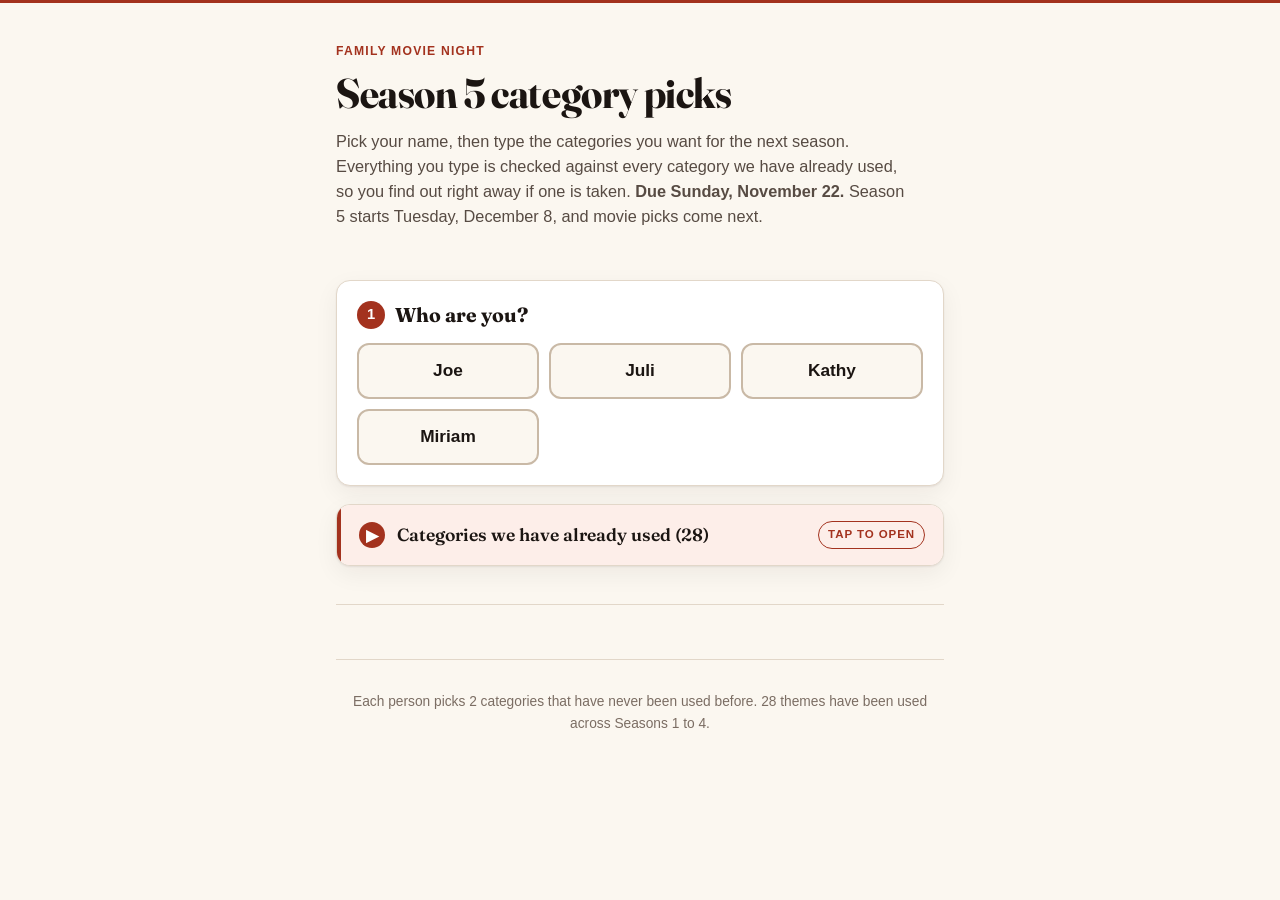
==== commit 5498e118: "Publish site: index.html, lib.js, picks.html, schedule.html, search.html, season-awards.html, season" ====
--- a/index.html
+++ b/index.html
@@ -187,13 +187,6 @@
   border-top:1px solid var(--line); font-size:.95rem}
 .used li span:last-child{color:var(--ink-faint); flex:none; font-size:.88rem}
 
-a.other{
-  display:inline-block; margin-top:14px; padding:11px 16px; min-height:44px;
-  font-size:.97rem; font-weight:600; text-decoration:none;
-  color:var(--ink); background:var(--card); border:2px solid var(--line-strong);
-  border-radius:11px;
-}
-a.other:hover{border-color:var(--accent)}
 footer{margin-top:30px; color:var(--ink-faint); font-size:.86rem; text-align:center}
 .sr{position:absolute; width:1px; height:1px; overflow:hidden; clip:rect(0 0 0 0)}
 @media (max-width:420px){ .card{padding:17px} }
@@ -210,7 +203,7 @@
     is checked against every category we have already used, so you find out right away if one
     is taken.
   </p>
-  <a class="other" href="search.html">Have we watched a movie? Search it &#8594;</a>
+  <nav class="fm-nav" id="topnav"></nav>
 </header>
 
 <div id="datawarn" class="banner stop" hidden></div>
@@ -384,6 +377,18 @@
   if (!isNaN(d)){
     var due = d.toLocaleDateString(undefined, { weekday:"long", month:"long", day:"numeric" });
     $("h-lede").appendChild(el("strong", null, " Due " + due + "."));
+  }
+}
+
+/* WHAT HAPPENS NEXT. Before 2026-11-15 this page named the deadline and nothing else: it never
+   said when the season actually begins, nor that movie picks are the step AFTER categories. Both
+   are read from config.js, so neither can go stale on its own. */
+if (CFG.seasonStart){
+  var sd = new Date(CFG.seasonStart + "T12:00:00");
+  if (!isNaN(sd)){
+    var startTxt = sd.toLocaleDateString(undefined, { weekday:"long", month:"long", day:"numeric" });
+    $("h-lede").appendChild(document.createTextNode(" " + SEASON + " starts " + startTxt
+      + ", and movie picks come next."));
   }
 }
 $("foot").textContent = "Each person picks " + NFIELDS + " categories that have never been used before. "
@@ -764,6 +769,7 @@
 <script>
 /* The site's own navigation. The one copy of the destination list lives in lib.js,
    so a page can never go missing from one menu while appearing in another. */
+FM.topnav("topnav", "index.html");
 FM.hub("hub", "index.html");
 </script>
 </body>
--- a/theme.css
+++ b/theme.css
@@ -270,3 +270,95 @@
   .fm-hub-grid{grid-template-columns:1fr}
   .fm-hub-card{padding:13px 14px}
 }
+
+
+/* ============================================================================================
+   THE POLISH LAYER, 2026-11-15.
+   Shared refinements for all seven pages. Read the header of build_polish.py for why this is a
+   layer rather than a rewrite, and why `.wrap` appears in several selectors.
+
+   🛑 Every colour is a token. Every rule either adds a property no page sets, or outranks the
+      page's own rule honestly on specificity. No !important anywhere.
+   ============================================================================================ */
+
+/* ---- 1. the accent hairline across the top of every page --------------------------------
+   One deliberate mark, the same on every page. It costs 3 pixels and it is the first thing
+   that says somebody designed this rather than assembled it. Fixed, so it survives scrolling,
+   and it sits above the content without ever covering any of it. */
+body::before{
+  content:""; position:fixed; top:0; left:0; right:0; height:3px;
+  background:var(--accent); z-index:100; pointer-events:none;
+}
+
+/* ---- 2. display type ----------------------------------------------------------------------
+   Fraunces is a VARIABLE font and the pages load its optical-size axis (opsz 9..144) without
+   ever using it. Optical sizing is what makes a display face look drawn for its size rather
+   than scaled up to it: tighter spacing and higher stroke contrast on big text.
+   🛑 This ADDS properties the pages do not set, so it needs no specificity trick. */
+h1,h2,h3{font-optical-sizing:auto; font-kerning:normal; font-variant-ligatures:common-ligatures}
+.wrap h1{font-variation-settings:"opsz" 112}
+.wrap h2{font-variation-settings:"opsz" 48}
+
+/* ---- 3. a comfortable measure for the opening paragraph -----------------------------------
+   Running text is easiest to read at roughly 60 to 70 characters a line. The widest page is
+   46rem, which pushes a lede well past that. Capping the lede alone fixes it without touching
+   any layout that needs the full width. */
+.wrap .lede{max-width:36rem; text-wrap:pretty}
+
+/* ---- 4. breathing room at the top of a page -----------------------------------------------
+   `.wrap header` (0,1,1) honestly outranks each page's `header` (0,0,1). Generous space above
+   the title is most of what separates a designed page from a cramped one. */
+.wrap header{padding-block:42px 14px}
+@media (max-width:420px){ .wrap header{padding-block:30px 10px} }
+
+/* ---- 5. links and focus -------------------------------------------------------------------
+   An underline that clears the descenders reads as typeset rather than default. The focus ring
+   is for keyboard users and it matches the accent, so it never looks like a browser artefact.
+   Inputs and buttons keep the focus styles their own pages already define. */
+a{text-underline-offset:.16em; text-decoration-thickness:.07em}
+a:focus-visible,summary:focus-visible{outline:3px solid var(--accent); outline-offset:2px;
+  border-radius:4px}
+
+/* ---- 6. numbers that line up --------------------------------------------------------------
+   Any table of ratings or counts reads wrong when the digits are proportional. */
+table,.count,.pill,time{font-variant-numeric:tabular-nums}
+
+/* ---- 7. selection, and motion -------------------------------------------------------------
+   Selected text picks up the site's own accent instead of the browser's blue. */
+::selection{background:var(--accent-soft); color:var(--ink)}
+html{scroll-behavior:smooth}
+@media (prefers-reduced-motion: reduce){ html{scroll-behavior:auto} }
+
+/* ---- 8. the footer sits apart ------------------------------------------------------------
+   `.wrap footer` (0,1,1) over each page's `footer` (0,0,1). Several pages give the footer no
+   separation at all, so it reads as another paragraph of the page above it. */
+.wrap footer{margin-top:34px; padding-top:18px; border-top:1px solid var(--line)}
+
+
+/* ============================================================================================
+   THE TOP NAVIGATION, 2026-11-15.
+   The row of page links under every page's title. Drawn by FM.topnav() from the one HUB list in
+   lib.js, exactly like the cards at the foot of the page.
+
+   🛑 WHY IT LIVES HERE AND NOT IN SEVEN PAGES. Four pages used to hand-write both the markup and
+      this styling. The styling had drifted into byte-identical copies on three of them and the
+      MARKUP had drifted for real: none of the four listed the season stats page. One copy of the
+      list, one copy of the look.
+
+   🛑 No page defines .fm-nav, so nothing here fights the cascade and nothing needs !important.
+   🛑 Every colour is a token, same rule as the rest of this file.
+   ============================================================================================ */
+.fm-nav{display:flex; flex-wrap:wrap; gap:8px; margin:18px 0 0}
+.fm-nav a{
+  flex:1 1 7rem; min-height:46px; padding:11px 14px; font-size:.97rem; font-weight:600;
+  border-radius:11px; background:var(--card); color:var(--ink); text-decoration:none;
+  border:2px solid var(--line-strong); display:grid; place-items:center; text-align:center;
+  line-height:1.25;
+}
+.fm-nav a:hover{border-color:var(--accent)}
+/* The focus ring is repeated from the polish layer because these are links inside a nav and a
+   keyboard user tabbing through the menu is the single most likely way this page is navigated
+   without a mouse. */
+.fm-nav a:focus-visible{outline:3px solid var(--accent); outline-offset:2px}
+/* On a phone two per row reads better than three squeezed ones. */
+@media (max-width:420px){ .fm-nav a{flex:1 1 9rem} }
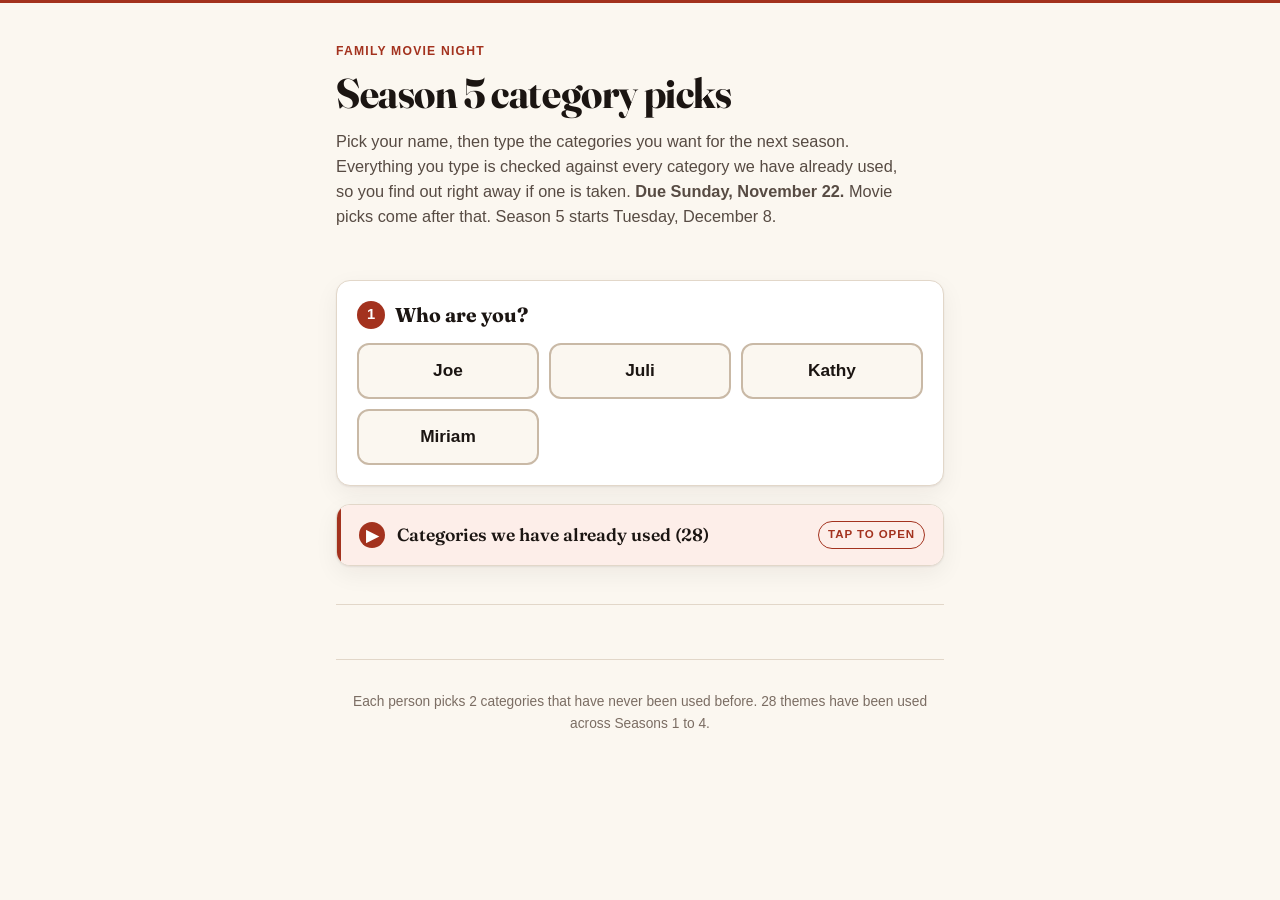
==== commit 23fc1db6: "Publish site: index.html Generated from the Family Movies project's site/ directory.  Co-Authored-By" ====
--- a/index.html
+++ b/index.html
@@ -387,8 +387,12 @@
   var sd = new Date(CFG.seasonStart + "T12:00:00");
   if (!isNaN(sd)){
     var startTxt = sd.toLocaleDateString(undefined, { weekday:"long", month:"long", day:"numeric" });
-    $("h-lede").appendChild(document.createTextNode(" " + SEASON + " starts " + startTxt
-      + ", and movie picks come next."));
+    /* 🛑 ORDER MATTERS HERE, and the first attempt got it wrong. It read "Season 5 starts
+       Tuesday, December 8, and movie picks come next", which Joe read as picks happening AFTER
+       the 8th. Naming the next step FIRST, right after the deadline it follows, removes the
+       ambiguity: "that" can only mean the due date it sits beside. */
+    $("h-lede").appendChild(document.createTextNode(" Movie picks come after that. " + SEASON
+      + " starts " + startTxt + "."));
   }
 }
 $("foot").textContent = "Each person picks " + NFIELDS + " categories that have never been used before. "
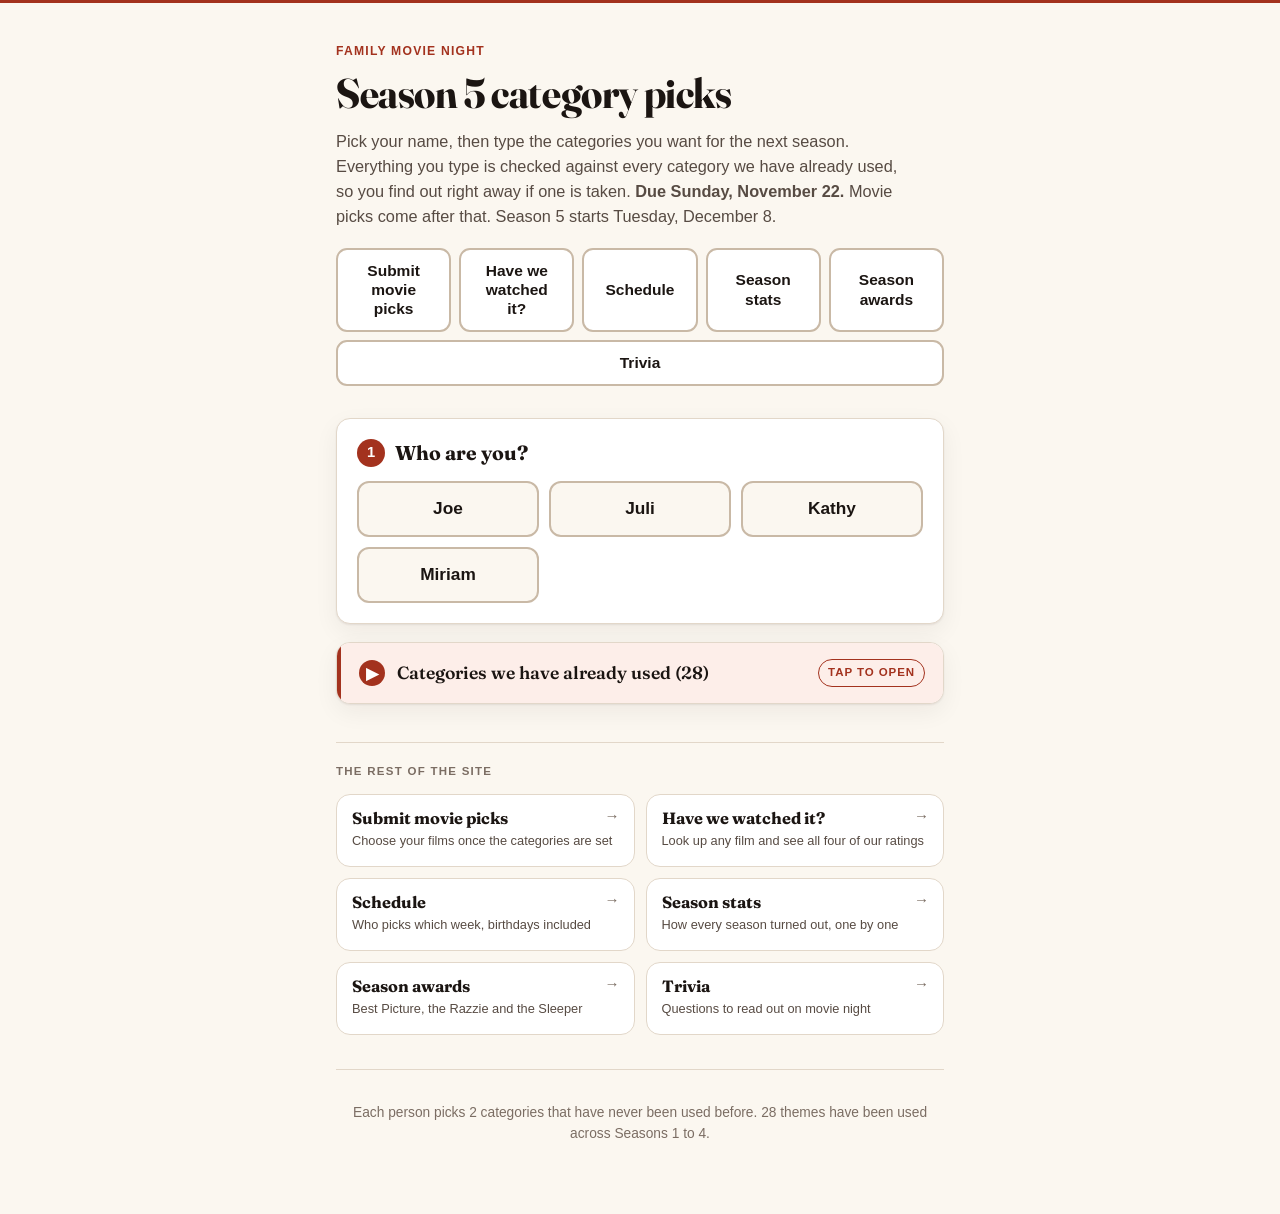
==== commit e542cba7: "Publish site: index.html Generated from the Family Movies project's site/ directory.  Co-Authored-By" ====
--- a/index.html
+++ b/index.html
@@ -256,6 +256,15 @@
 
 <script src="config.js"></script>
 <script src="themes.js"></script>
+<!-- 🛑 lib.js, added 2026-11-16, and the reason is worth keeping. This page does its own
+     category matching inline and so was the ONE page that never loaded lib.js. When the shared
+     menu went in on 11/15, both calls at the foot of this page ran against an undefined FM, the
+     first one threw, and the second never ran. So the hub was DEAD on the landing page, the one
+     page the family is guaranteed to open, and removing the old hand-written search link that
+     same day left it with NO navigation at all. check_hub.py now LOADS EACH PAGE'S OWN SCRIPTS
+     AND RUNS ITS MENU CALLS, because the old check only looked for the call in the source and a
+     call that throws is still a call that is present. -->
+<script src="lib.js"></script>
 <script>
 (function(){
 "use strict";
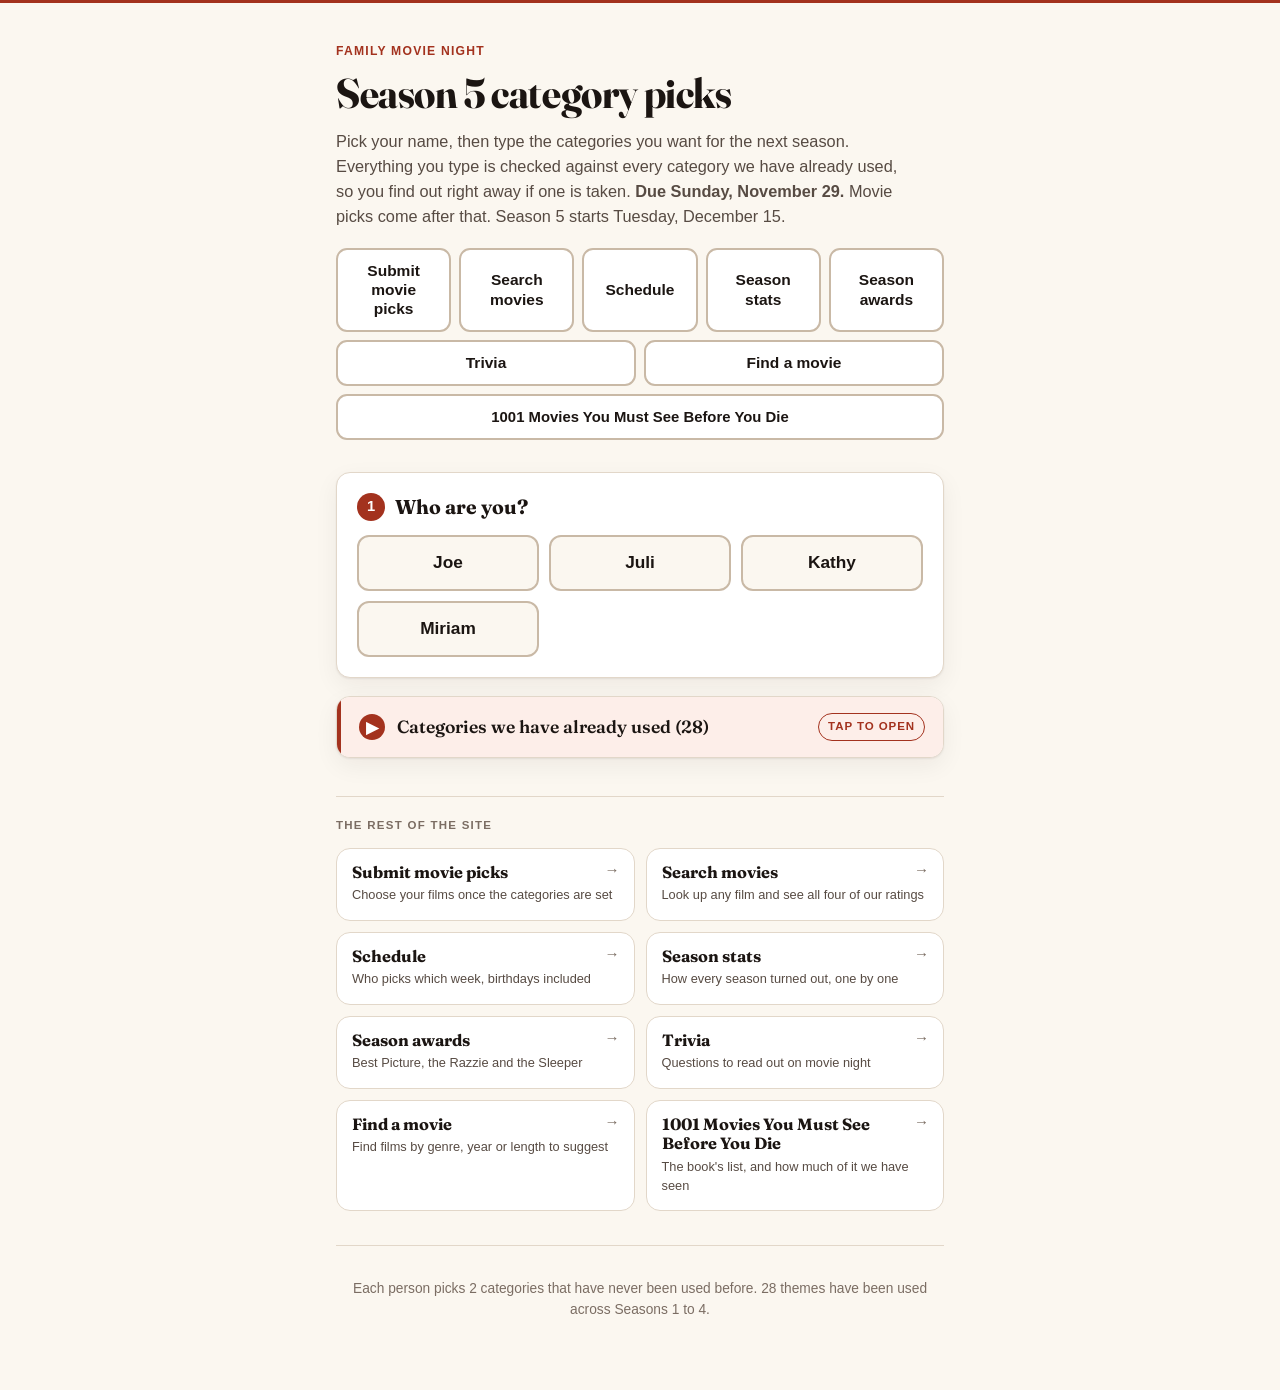
==== commit 5105f610: "Publish site: 1001.html, find.html, index.html, picks.html, schedule.html, search.html, season-award" ====
--- a/index.html
+++ b/index.html
@@ -12,49 +12,7 @@
 <style>
 /* ---- Palette. Every token gets its light value here first, then dark redefines it below, so no
    colour is ever defined in only one theme. ---- */
-:root{
-  color-scheme: light;
-  --bg:#fbf7f0; --card:#ffffff; --ink:#1b1512; --ink-soft:#574b43; --ink-faint:#7b6d63;
-  --line:#e2d7c9; --line-strong:#c9b9a6;
-  --accent:#a3321e; --accent-ink:#ffffff; --accent-soft:#fdeee9;
-  --ok:#1d6b45; --ok-soft:#e6f4ec;
-  --warn:#8a5200; --warn-soft:#fdf1dc;
-  --stop:#9d1c1c; --stop-soft:#fdeaea;
-  --shadow:0 1px 2px rgba(27,21,18,.07), 0 8px 24px rgba(27,21,18,.06);
-  --radius:14px;
-}
-@media (prefers-color-scheme: dark){
-  :root:not([data-theme="light"]){
-    color-scheme: dark;
-    --bg:#15120f; --card:#211c18; --ink:#f7f1e8; --ink-soft:#ccbfb2; --ink-faint:#a2958a;
-    --line:#352c25; --line-strong:#4d4036;
-    --accent:#ff8f6b; --accent-ink:#2a0f06; --accent-soft:#38201a;
-    --ok:#6ddc9f; --ok-soft:#14301f;
-    --warn:#ffc266; --warn-soft:#33250c;
-    --stop:#ff8f8f; --stop-soft:#3a1616;
-    --shadow:0 1px 2px rgba(0,0,0,.5), 0 8px 24px rgba(0,0,0,.4);
-  }
-}
-:root[data-theme="dark"]{
-  color-scheme: dark;
-  --bg:#15120f; --card:#211c18; --ink:#f7f1e8; --ink-soft:#ccbfb2; --ink-faint:#a2958a;
-  --line:#352c25; --line-strong:#4d4036;
-  --accent:#ff8f6b; --accent-ink:#2a0f06; --accent-soft:#38201a;
-  --ok:#6ddc9f; --ok-soft:#14301f;
-  --warn:#ffc266; --warn-soft:#33250c;
-  --stop:#ff8f8f; --stop-soft:#3a1616;
-  --shadow:0 1px 2px rgba(0,0,0,.5), 0 8px 24px rgba(0,0,0,.4);
-}
-
-*{box-sizing:border-box}
-html{-webkit-text-size-adjust:100%}
-body{
-  margin:0; background:var(--bg); color:var(--ink);
-  font:17px/1.55 -apple-system,BlinkMacSystemFont,"Segoe UI",Roboto,Helvetica,Arial,sans-serif;
-  padding-block: 0 56px;
-  padding-left:max(18px,env(safe-area-inset-left,0px));
-  padding-right:max(18px,env(safe-area-inset-right,0px));
-}
+
 .wrap{max-width:38rem; margin:0 auto}
 
 h1,h2,h3{font-family:Fraunces,Georgia,"Times New Roman",serif; font-weight:700; text-wrap:balance; margin:0}
--- a/theme.css
+++ b/theme.css
@@ -1,3 +1,81 @@
+/* ============================================================================================
+   THE BASE LAYER - THE ONE COPY, consolidated 2026-11-17 (CONFIRMED.md item 156).
+
+   Until this date every page carried its own copy of the site palette and the base layout.
+   Comparing them found all 18 tokens byte-identical on all nine pages, with the base rules
+   split eight-to-one: index.html is deliberately larger as the landing page.
+
+   🛑 THIS FILE IS LINKED BEFORE EACH PAGE'S OWN <style>, so at equal specificity the PAGE
+      WINS. Every selector here is a bare element or a single class, so a page that wants
+      something different simply declares it. There is no !important anywhere and there must
+      never be.
+
+   WHAT IS DELIBERATELY NOT HERE, because the pages genuinely differ and merging them would
+   change how a page looks rather than removing a duplicate:
+     * `.wrap` max-width, which is 38rem on index, 40rem on picks, 44rem on the search-like
+       pages and 46rem on the table-like ones. A form wants a narrower measure than a table.
+     * `footer`, which has four different versions.
+     * The grouped `h1,h2,h3` font-family, which only four pages carry. Putting it here would
+       give h2 and h3 a serif face on five pages that do not have one today.
+   ============================================================================================ */
+
+:root{
+  color-scheme: light;
+  --bg:#fbf7f0; --card:#ffffff; --ink:#1b1512; --ink-soft:#574b43; --ink-faint:#7b6d63;
+  --line:#e2d7c9; --line-strong:#c9b9a6;
+  --accent:#a3321e; --accent-ink:#ffffff; --accent-soft:#fdeee9;
+  --ok:#1d6b45; --ok-soft:#e6f4ec;
+  --warn:#8a5200; --warn-soft:#fdf1dc;
+  --stop:#9d1c1c; --stop-soft:#fdeaea;
+  --shadow:0 1px 2px rgba(27,21,18,.07), 0 8px 24px rgba(27,21,18,.06);
+  --radius:14px;
+}
+@media (prefers-color-scheme: dark){
+  :root:not([data-theme="light"]){
+    color-scheme: dark;
+    --bg:#15120f; --card:#211c18; --ink:#f7f1e8; --ink-soft:#ccbfb2; --ink-faint:#a2958a;
+    --line:#352c25; --line-strong:#4d4036;
+    --accent:#ff8f6b; --accent-ink:#2a0f06; --accent-soft:#38201a;
+    --ok:#6ddc9f; --ok-soft:#14301f;
+    --warn:#ffc266; --warn-soft:#33250c;
+    --stop:#ff8f8f; --stop-soft:#3a1616;
+    --shadow:0 1px 2px rgba(0,0,0,.5), 0 8px 24px rgba(0,0,0,.4);
+  }
+}
+:root[data-theme="dark"]{
+  color-scheme: dark;
+  --bg:#15120f; --card:#211c18; --ink:#f7f1e8; --ink-soft:#ccbfb2; --ink-faint:#a2958a;
+  --line:#352c25; --line-strong:#4d4036;
+  --accent:#ff8f6b; --accent-ink:#2a0f06; --accent-soft:#38201a;
+  --ok:#6ddc9f; --ok-soft:#14301f;
+  --warn:#ffc266; --warn-soft:#33250c;
+  --stop:#ff8f8f; --stop-soft:#3a1616;
+  --shadow:0 1px 2px rgba(0,0,0,.5), 0 8px 24px rgba(0,0,0,.4);
+}
+
+*{box-sizing:border-box}
+html{-webkit-text-size-adjust:100%}
+
+body{
+  margin:0; background:var(--bg); color:var(--ink);
+  font:17px/1.55 -apple-system,BlinkMacSystemFont,"Segoe UI",Roboto,Helvetica,Arial,sans-serif;
+  padding-block: 0 56px;
+  padding-left:max(18px,env(safe-area-inset-left,0px));
+  padding-right:max(18px,env(safe-area-inset-right,0px));
+}
+
+/* The eight-page consensus. index.html overrides every one of these in its own <style>, and
+   picks.html overrides h1, because neither change was made blind. */
+h1{font-size:clamp(1.8rem,6.5vw,2.4rem); line-height:1.1; letter-spacing:-.01em}
+header{padding-block:30px 6px}
+.kicker{font-size:.76rem; font-weight:700; letter-spacing:.1em; text-transform:uppercase;
+  color:var(--accent); margin-bottom:9px}
+.lede{color:var(--ink-soft); margin:10px 0 0}
+.card{background:var(--card); border:1px solid var(--line); border-radius:var(--radius);
+  box-shadow:var(--shadow); padding:18px; margin-top:16px}
+.hint{color:var(--ink-faint); font-size:.9rem; margin:6px 0 0}
+
+
 /* ============================================================================================
    THE FAMILY COLOUR PALETTE - THE ONE COPY.
    Loaded by index.html, search.html and picks.html. Each page keeps its own layout CSS; only
@@ -362,3 +440,38 @@
 .fm-nav a:focus-visible{outline:3px solid var(--accent); outline-offset:2px}
 /* On a phone two per row reads better than three squeezed ones. */
 @media (max-width:420px){ .fm-nav a{flex:1 1 9rem} }
+/* One entry needs the whole row: the 1001 book's real title is 39 characters, far past
+   the 18 that fit in a shared cell. It spans instead of wrapping, and because it is
+   the last entry in the list it sits on its own line under the others. */
+.fm-nav a.wide{flex:1 1 100%; font-size:.93rem}
+@media (max-width:420px){ .fm-nav a.wide{flex:1 1 100%} }
+
+/* ============================================================================================
+   FILM POSTERS - THE ONE COPY
+
+   🛑 Before 2026-11-16 these four rules lived in search.html AND in picks.html, the same values
+   typed out twice. No test compared them. That is the identical fault as the four hand-written
+   menus found the day before, and the three copies of `nav.views a`: duplication with nothing
+   watching it. Both page copies were deleted when this arrived.
+
+   Six more pages gained posters at the same time, which is exactly why this had to become one
+   component first. Eight private copies would have been certain to drift.
+
+   Sizes: default 62px for a result row, `sm` 44px where a poster sits inside a dense list,
+   `lg` 92px for a single film being celebrated. The aspect ratio is fixed at 2/3 so a row never
+   changes height when artwork is missing, and `object-fit:cover` so an odd poster is cropped
+   rather than stretched.
+   ============================================================================================ */
+.poster,.noposter{
+  width:62px; aspect-ratio:2/3; border-radius:7px;
+  background:var(--accent-soft); border:1px solid var(--line);
+}
+.poster{object-fit:cover; display:block}
+/* The placeholder has to be the SAME box as the image, or a list with some artwork missing
+   jumps about as it loads. */
+.noposter{display:grid; place-items:center; color:var(--accent); font-size:1.3rem}
+.poster.sm,.noposter.sm{width:44px; border-radius:6px}
+.noposter.sm{font-size:1rem}
+.poster.lg,.noposter.lg{width:92px; border-radius:9px}
+.noposter.lg{font-size:1.8rem}
+
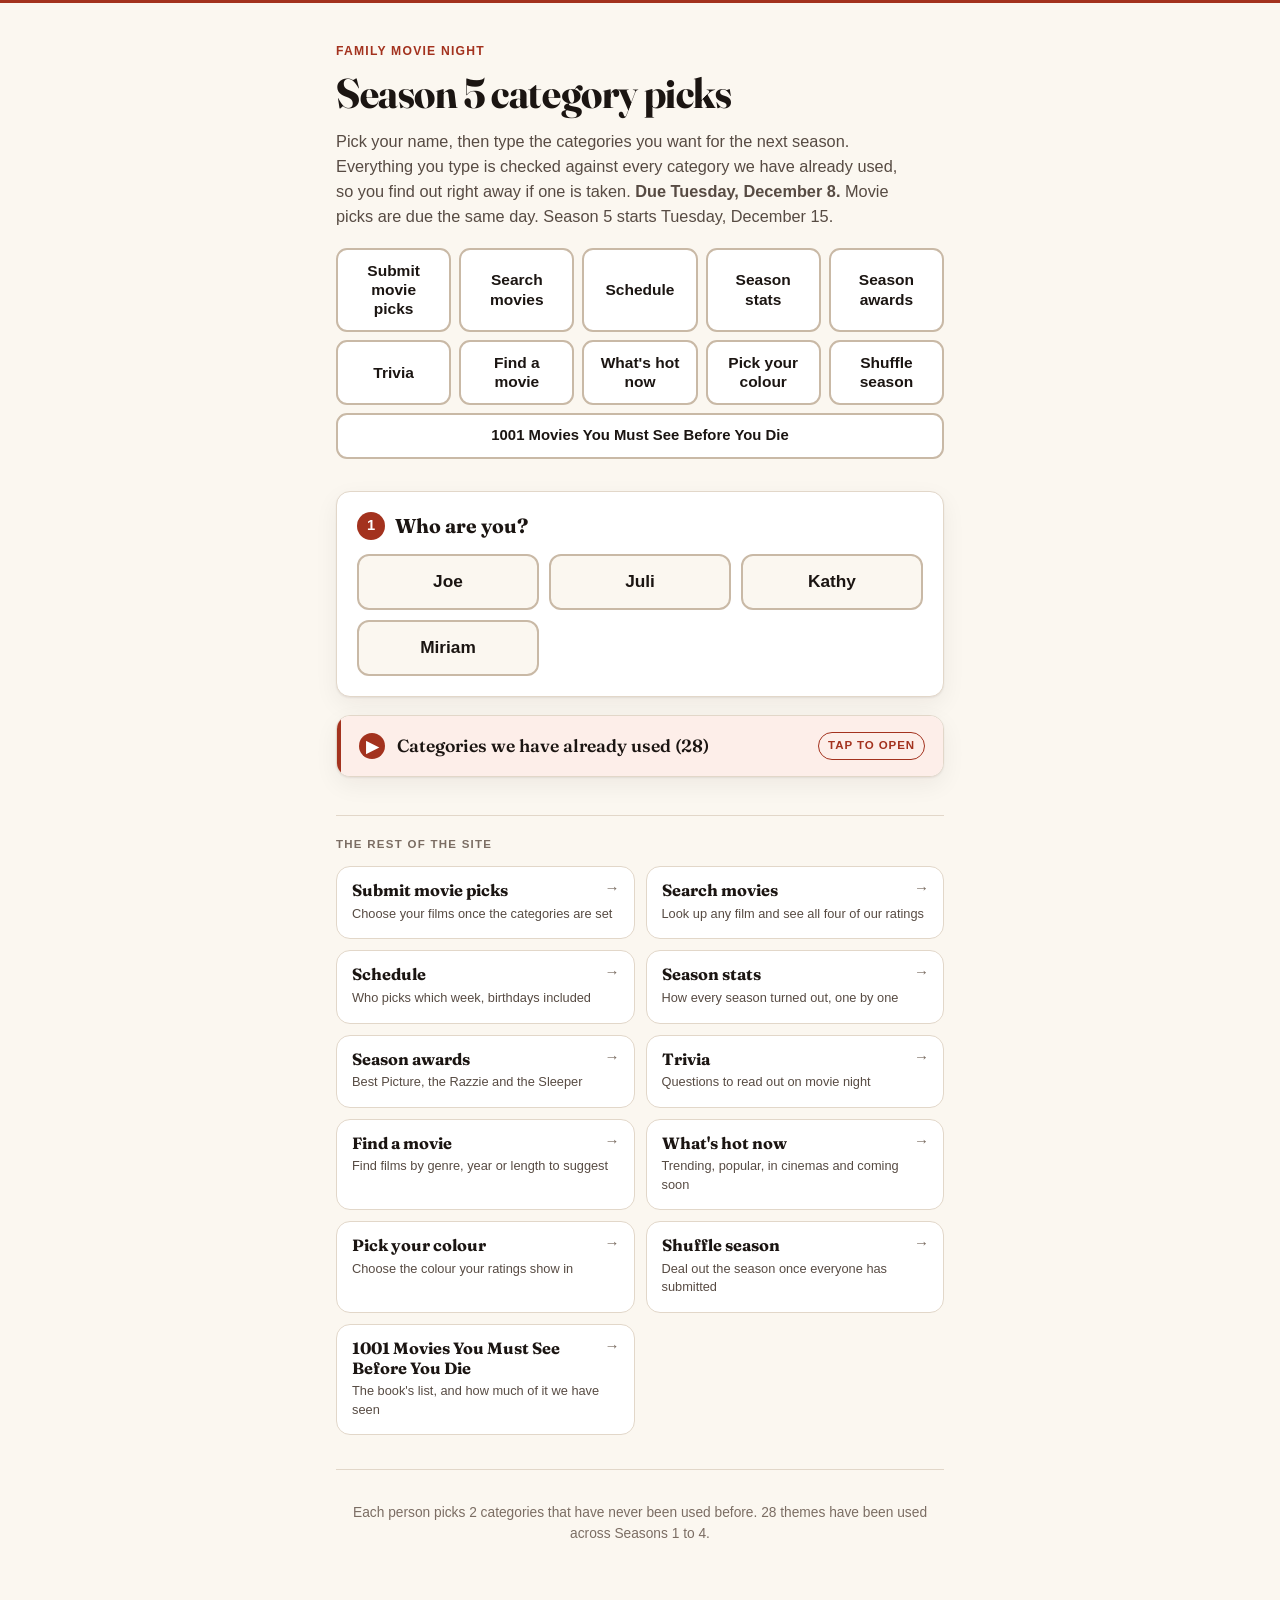
==== commit d2df29ee: "Publish site: config.js, index.html, lib.js, picks.html Generated from the Family Movies project's s" ====
--- a/index.html
+++ b/index.html
@@ -339,28 +339,28 @@
 
 /* ---------- header and footer ---------- */
 $("h-title").textContent = SEASON + " category picks";
-if (CFG.due){
-  var d = new Date(CFG.due + "T12:00:00");
-  if (!isNaN(d)){
-    var due = d.toLocaleDateString(undefined, { weekday:"long", month:"long", day:"numeric" });
-    $("h-lede").appendChild(el("strong", null, " Due " + due + "."));
-  }
-}
+/* 🛑 THE DATE IS FORMATTED IN lib.js, NOT HERE, as of 2026-11-17. picks.html prints
+   the same deadline from the same function from today, and two copies drift. */
+var dueTxt = FM.dueText();
+if (dueTxt) $("h-lede").appendChild(el("strong", null, " Due " + dueTxt + "."));
 
 /* WHAT HAPPENS NEXT. Before 2026-11-15 this page named the deadline and nothing else: it never
    said when the season actually begins, nor that movie picks are the step AFTER categories. Both
    are read from config.js, so neither can go stale on its own. */
-if (CFG.seasonStart){
-  var sd = new Date(CFG.seasonStart + "T12:00:00");
-  if (!isNaN(sd)){
-    var startTxt = sd.toLocaleDateString(undefined, { weekday:"long", month:"long", day:"numeric" });
-    /* 🛑 ORDER MATTERS HERE, and the first attempt got it wrong. It read "Season 5 starts
-       Tuesday, December 8, and movie picks come next", which Joe read as picks happening AFTER
-       the 8th. Naming the next step FIRST, right after the deadline it follows, removes the
-       ambiguity: "that" can only mean the due date it sits beside. */
-    $("h-lede").appendChild(document.createTextNode(" Movie picks come after that. " + SEASON
-      + " starts " + startTxt + "."));
-  }
+var startTxt = FM.startText();
+if (startTxt){
+  /* 🛑 ORDER MATTERS HERE, and the first attempt got it wrong. It read "Season 5 starts
+     Tuesday, December 8, and movie picks come next", which Joe read as picks happening AFTER
+     that date. Naming the next step FIRST, right after the deadline it follows, removes the
+     ambiguity: "that" can only mean the due date it sits beside.
+
+     ⚠ AND THE SENTENCE CHANGED AGAIN ON 2026-11-17, because the FACT under it changed.
+     "Movie picks come after that" was true while the picks deadline was a later week. Joe
+     locked both to Tuesday 2026-12-08, so that wording now tells the family they still have
+     time once their categories are in. It is the same class of bug as a stale menu: nothing
+     breaks, and the page quietly says something untrue. */
+  $("h-lede").appendChild(document.createTextNode(" Movie picks are due the same day. " + SEASON
+    + " starts " + startTxt + "."));
 }
 $("foot").textContent = "Each person picks " + NFIELDS + " categories that have never been used before. "
   + THEMES.length + " themes have been used across Seasons 1 to 4.";
--- a/theme.css
+++ b/theme.css
@@ -75,6 +75,122 @@
   box-shadow:var(--shadow); padding:18px; margin-top:16px}
 .hint{color:var(--ink-faint); font-size:.9rem; margin:6px 0 0}
 
+
+/* ============================================================================================
+   THE COLOURS A PERSON MAY CHOOSE, added 2026-11-17.
+
+   Joe asked for the rainbow plus deep and light versions, mustard, brown, pink, lime and aqua.
+   All 23 are here and EVERY ONE was checked at 4.5:1 as text on the card AND the page, in BOTH
+   themes. The worst in the set is 5.27:1 against a floor of 4.5.
+
+   🔑 HOW CHOOSING WORKS WITHOUT TOUCHING ANY EXISTING RULE. Pages colour a person through
+      `--fm-joe`, `--fm-juli`, `--fm-kathy`, `--fm-miriam`. Those stay exactly as they are and
+      keep their current defaults. Picking a colour REPOINTS one of them at one `--fm-c-*`
+      token below, at run time, in site/lib.js. Nothing moves until somebody picks.
+
+   ⚠ WIDE SEPARATION ACROSS THE WHOLE SET WAS DELIBERATELY GIVEN UP, by Joe, so that he could
+     have this many colours. 70 of the 300 pairs sit closer than his blue and teal do. With
+     four people choosing, that is handled by REFUSING A CLASH when somebody picks, not by
+     having fewer colours. The clash list lives in site/lib.js and is generated from
+     measurement, never by eye.
+
+   🛑 MEASURED IN OKLab, NOT HSL. The old 25-degree HSL hue rule was miscalibrated: it called
+      two greens 49 degrees apart "comfortable" when they were perceptually closer than any
+      pair shipping. scripts/check_palette.py now measures perceptual distance instead.
+   ============================================================================================ */
+
+:root{
+  --fm-c-blue:        #14508a;
+  --fm-c-magenta:     #8d2473;
+  --fm-c-teal:        #0f6350;
+  --fm-c-gold:        #6e5006;
+  --fm-c-reddark:     #6b0000;
+  --fm-c-redlight:    #ac3227;
+  --fm-c-orangedark:  #542800;
+  --fm-c-orangelight: #8f521b;
+  --fm-c-limedark:    #303a11;
+  --fm-c-limelight:   #596d14;
+  --fm-c-greendark:   #00420b;
+  --fm-c-greenlight:  #107823;
+  --fm-c-aquadark:    #033d43;
+  --fm-c-aqualight:   #02717a;
+  --fm-c-blue2dark:   #093566;
+  --fm-c-blue2light:  #2063b0;
+  --fm-c-indigodark:  #25267b;
+  --fm-c-indigolight: #4e59b1;
+  --fm-c-violetdark:  #540763;
+  --fm-c-violetlight: #874197;
+  --fm-c-pinkdark:    #600e38;
+  --fm-c-pinklight:   #964267;
+  --fm-c-brown:       #4a2e16;
+}
+@media (prefers-color-scheme: dark){
+  :root:not([data-theme="light"]){
+    --fm-c-blue:        #8cc3f5;
+    --fm-c-magenta:     #f09ad8;
+    --fm-c-teal:        #58d7b5;
+    --fm-c-gold:        #e8c468;
+    --fm-c-reddark:     #f87868;
+    --fm-c-redlight:    #ffc8c0;
+    --fm-c-orangedark:  #e98a35;
+    --fm-c-orangelight: #ffcba2;
+    --fm-c-limedark:    #94b32a;
+    --fm-c-limelight:   #c6e867;
+    --fm-c-greendark:   #61bd67;
+    --fm-c-greenlight:  #95f198;
+    --fm-c-aquadark:    #48b7c2;
+    --fm-c-aqualight:   #80ebf7;
+    --fm-c-blue2dark:   #65a7fa;
+    --fm-c-blue2light:  #bfdafd;
+    --fm-c-indigodark:  #8c9cfb;
+    --fm-c-indigolight: #ccd5fd;
+    --fm-c-violetdark:  #ce83de;
+    --fm-c-violetlight: #f7c1ff;
+    --fm-c-pinkdark:    #df84a8;
+    --fm-c-pinklight:   #ffc1da;
+    --fm-c-brown:       #bf9d82;
+  }
+}
+:root[data-theme="dark"]{
+  --fm-c-blue:        #8cc3f5;
+  --fm-c-magenta:     #f09ad8;
+  --fm-c-teal:        #58d7b5;
+  --fm-c-gold:        #e8c468;
+  --fm-c-reddark:     #f87868;
+  --fm-c-redlight:    #ffc8c0;
+  --fm-c-orangedark:  #e98a35;
+  --fm-c-orangelight: #ffcba2;
+  --fm-c-limedark:    #94b32a;
+  --fm-c-limelight:   #c6e867;
+  --fm-c-greendark:   #61bd67;
+  --fm-c-greenlight:  #95f198;
+  --fm-c-aquadark:    #48b7c2;
+  --fm-c-aqualight:   #80ebf7;
+  --fm-c-blue2dark:   #65a7fa;
+  --fm-c-blue2light:  #bfdafd;
+  --fm-c-indigodark:  #8c9cfb;
+  --fm-c-indigolight: #ccd5fd;
+  --fm-c-violetdark:  #ce83de;
+  --fm-c-violetlight: #f7c1ff;
+  --fm-c-pinkdark:    #df84a8;
+  --fm-c-pinklight:   #ffc1da;
+  --fm-c-brown:       #bf9d82;
+}
+
+/* ============================================================================================
+   TMDB'S CREDIT. Drawn by FM.tmdbCredit in site/lib.js; this is only how it looks.
+
+   🛑 The logo is TMDB's own approved asset and is NEVER recoloured, redrawn or filtered. Their
+      brand blue reads on both the light and the dark page, which is why no theme switch is
+      needed here. Do not add a filter to "fix" it for dark mode.
+   ============================================================================================ */
+
+.fm-tmdb{margin-top:18px; padding-top:14px; border-top:1px solid var(--line); text-align:center}
+.fm-tmdb-logo{display:inline-block; line-height:0; margin-bottom:8px}
+.fm-tmdb-logo img{width:110px; height:auto; display:block}
+.fm-tmdb-logo:focus-visible{outline:2px solid var(--accent); outline-offset:3px}
+.fm-tmdb-words{margin:0; color:var(--ink-faint); font-size:.78rem; line-height:1.5}
+.fm-tmdb-words + .fm-tmdb-words{margin-top:4px}
 
 /* ============================================================================================
    THE FAMILY COLOUR PALETTE - THE ONE COPY.
